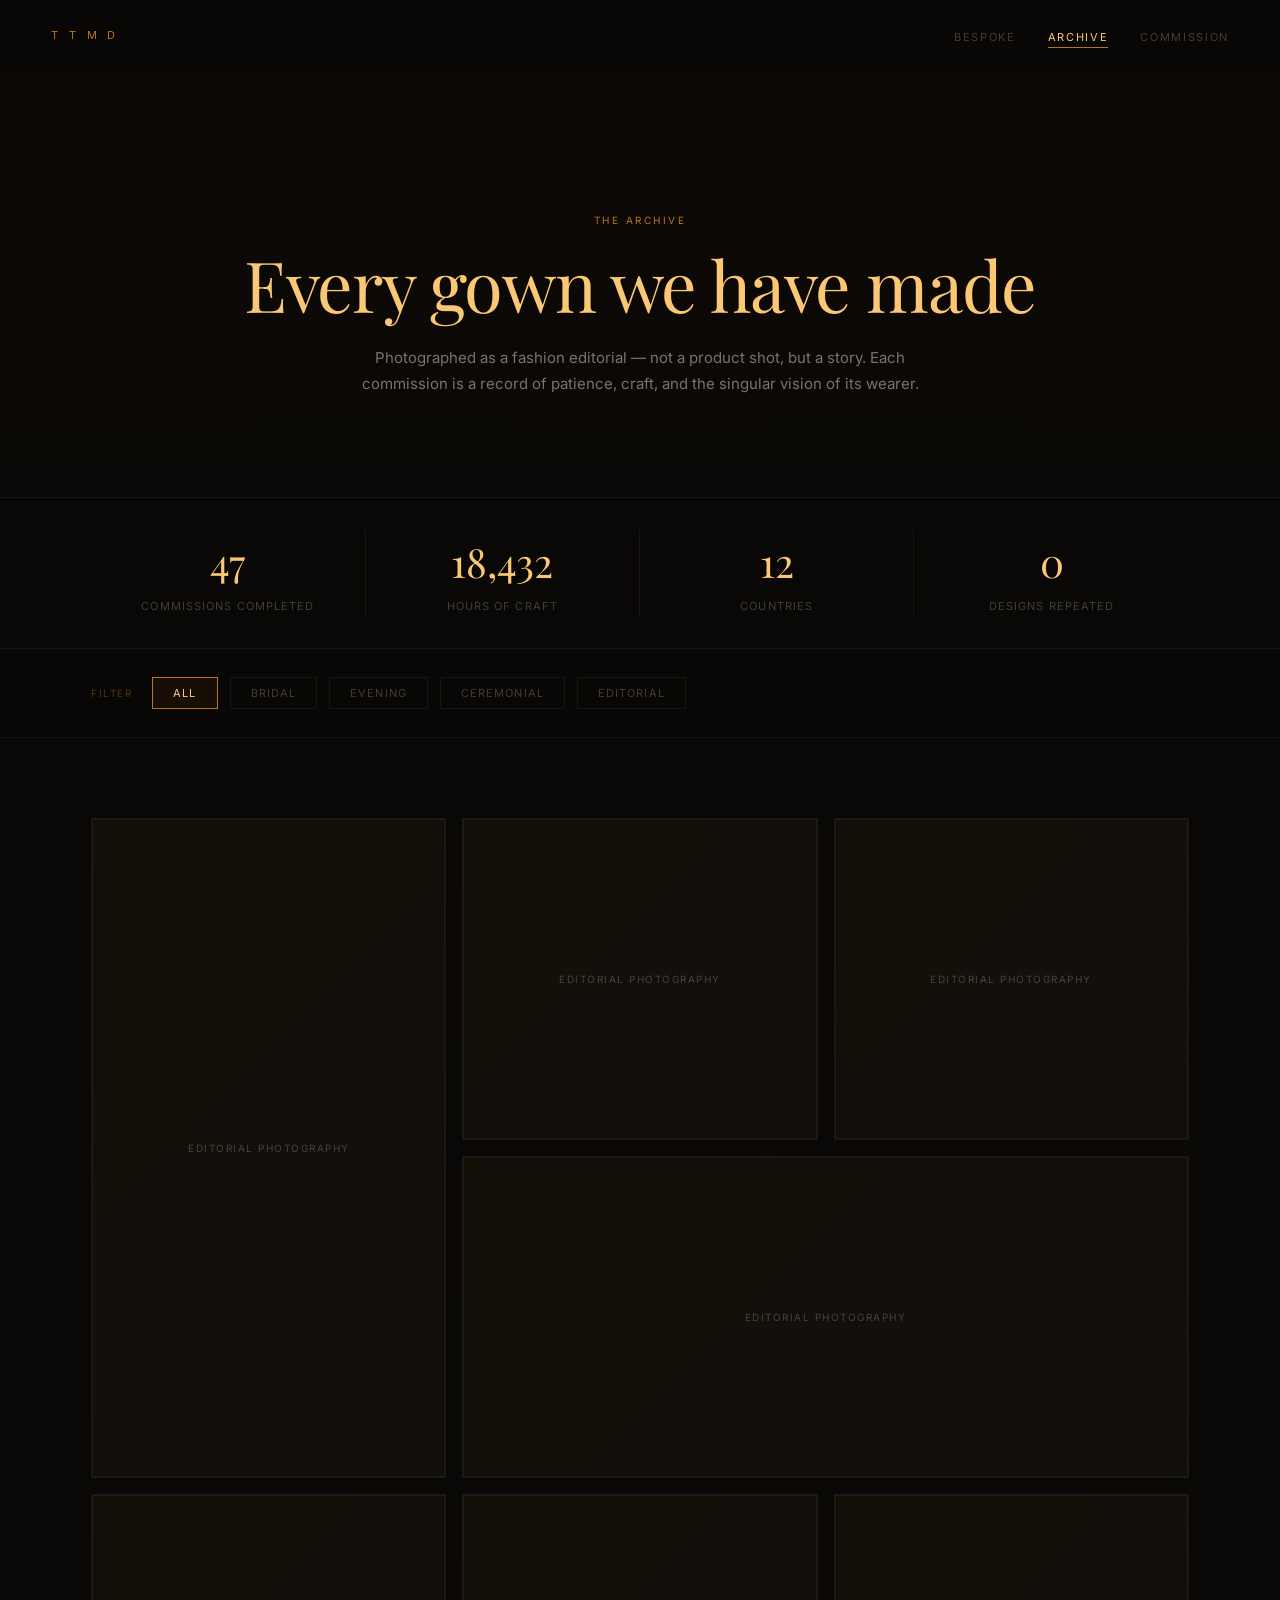
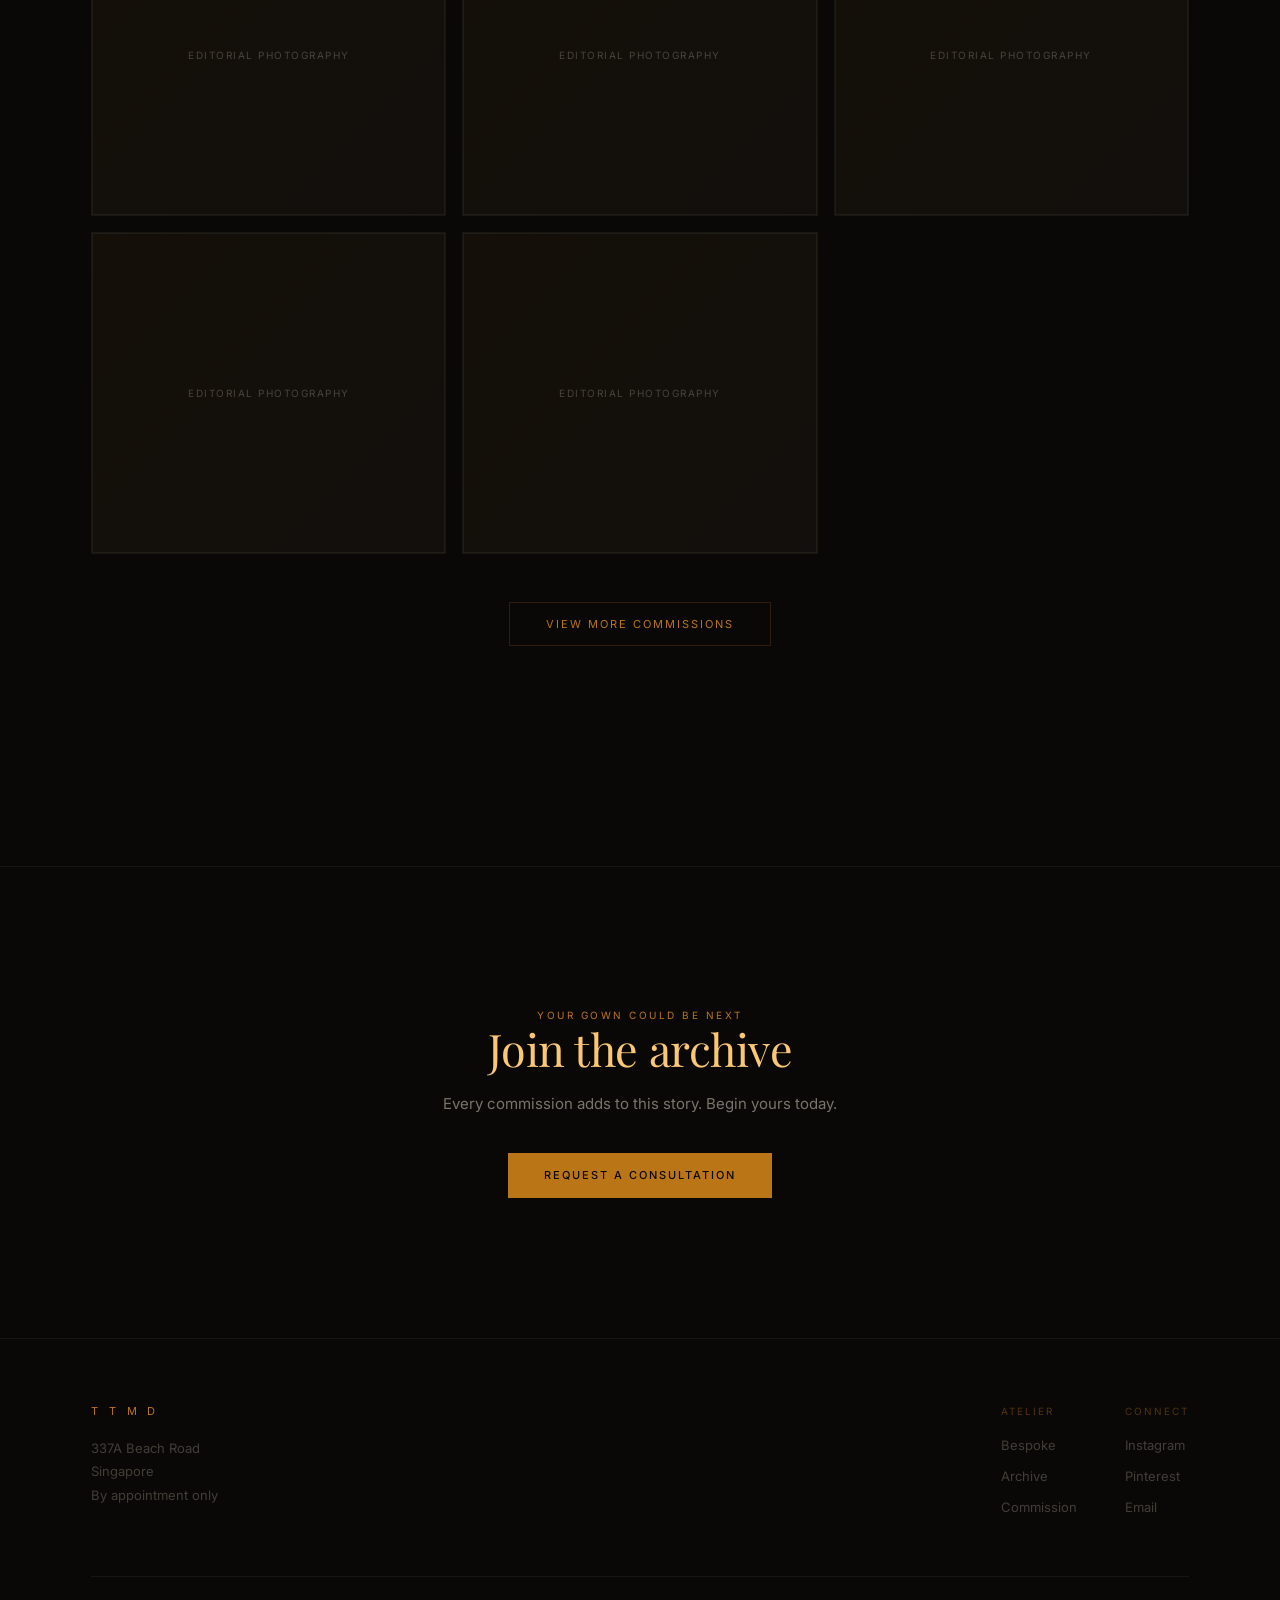
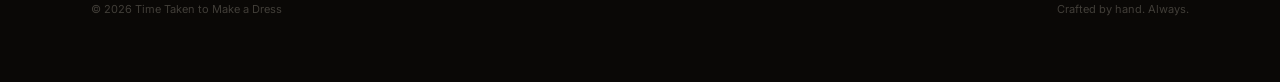
==== archive.html @ d7bdbe3c "Initial commit: existing TTMD static site" ====
<!DOCTYPE html>
<html lang="en">
<head>
  <meta charset="UTF-8">
  <meta name="viewport" content="width=device-width, initial-scale=1.0">
  <title>Archive — Time Taken to Make a Dress</title>
  <meta name="description" content="Every gown we have made, photographed as a fashion editorial. The Archive is our story — and the proof of what patience creates.">
  <link rel="preconnect" href="https://fonts.googleapis.com">
  <link rel="preconnect" href="https://fonts.gstatic.com" crossorigin>
  <link href="https://fonts.googleapis.com/css2?family=Playfair+Display:wght@300;400&family=Inter:wght@300;400;500&display=swap" rel="stylesheet">
  <link rel="stylesheet" href="css/style.css">
  <style>
    /* --- Archive page styles --- */

    .page-hero {
      padding: calc(72px + clamp(80px, 12vw, 140px)) 0 clamp(60px, 8vw, 100px);
      text-align: center;
      position: relative;
      border-bottom: 0.5px solid var(--border);
    }

    .page-hero::before {
      content: '';
      position: absolute;
      inset: 0;
      background: linear-gradient(180deg, #0d0905 0%, var(--bg) 100%);
      z-index: -1;
    }

    .page-hero h1 { margin-top: 16px; }
    .page-hero .body-text { margin: 20px auto 0; text-align: center; }

    /* --- Filters --- */
    .filters {
      padding: 28px 0;
      border-bottom: 0.5px solid var(--border);
      position: sticky;
      top: 72px;
      background: rgba(10,8,6,0.95);
      backdrop-filter: blur(20px);
      -webkit-backdrop-filter: blur(20px);
      z-index: 100;
    }

    .filter-row {
      display: flex;
      align-items: center;
      gap: 12px;
      flex-wrap: wrap;
    }

    .filter-label {
      font-size: 10px;
      letter-spacing: 0.15em;
      text-transform: uppercase;
      color: var(--gold-dim);
      margin-right: 8px;
    }

    .filter-btn {
      padding: 8px 20px;
      font-size: 11px;
      letter-spacing: 0.1em;
      text-transform: uppercase;
      color: var(--text-faint);
      border: 0.5px solid var(--border);
      background: transparent;
      transition: all 0.3s var(--ease);
      cursor: pointer;
    }

    .filter-btn:hover {
      border-color: var(--border-gold);
      color: var(--gold-light);
    }

    .filter-btn.active {
      border-color: var(--gold);
      color: var(--gold-light);
      background: rgba(186,117,23,0.08);
    }

    /* --- Gallery Grid --- */
    .gallery-section {
      padding: clamp(48px, 8vw, 80px) 0;
    }

    .gallery-grid {
      display: grid;
      grid-template-columns: repeat(3, 1fr);
      gap: 16px;
    }

    .gallery-item {
      position: relative;
      overflow: hidden;
      border: 0.5px solid var(--border);
      cursor: pointer;
      transition: border-color 0.4s var(--ease);
    }

    .gallery-item:hover {
      border-color: var(--border-gold);
    }

    .gallery-item:nth-child(1) { grid-row: span 2; }
    .gallery-item:nth-child(4) { grid-column: span 2; }

    .gallery-thumb {
      width: 100%;
      height: 100%;
      min-height: 320px;
    }

    .gallery-item:nth-child(1) .gallery-thumb {
      min-height: 656px;
    }

    .gallery-overlay {
      position: absolute;
      inset: 0;
      background: linear-gradient(0deg, rgba(10,8,6,0.85) 0%, transparent 50%);
      display: flex;
      flex-direction: column;
      justify-content: flex-end;
      padding: 28px;
      opacity: 0;
      transition: opacity 0.4s var(--ease);
    }

    .gallery-item:hover .gallery-overlay {
      opacity: 1;
    }

    .gallery-title {
      font-family: var(--serif);
      font-size: 18px;
      font-weight: 300;
      color: var(--gold-light);
      margin-bottom: 6px;
    }

    .gallery-meta-row {
      display: flex;
      gap: 20px;
      margin-top: 8px;
    }

    .gallery-meta-item {
      font-size: 10px;
      letter-spacing: 0.1em;
      text-transform: uppercase;
    }

    .gallery-meta-label {
      color: var(--gold-dim);
    }

    .gallery-meta-value {
      color: var(--text-dim);
      margin-left: 4px;
    }

    .gallery-occasion {
      font-size: 11px;
      color: var(--text-faint);
    }

    /* --- Load More --- */
    .load-more {
      text-align: center;
      padding: 48px 0 clamp(80px, 12vw, 140px);
    }

    /* --- Stats Bar --- */
    .stats-bar {
      border-bottom: 0.5px solid var(--border);
      padding: 32px 0;
    }

    .stats-row {
      display: grid;
      grid-template-columns: repeat(4, 1fr);
      gap: 0;
    }

    .stat-cell {
      text-align: center;
      padding: 0 16px;
      border-right: 0.5px solid var(--border);
    }

    .stat-cell:last-child { border-right: none; }

    .stat-number {
      font-family: var(--serif);
      font-size: clamp(28px, 4vw, 40px);
      font-weight: 300;
      color: var(--gold-light);
    }

    .stat-label {
      font-size: 11px;
      letter-spacing: 0.1em;
      text-transform: uppercase;
      color: var(--text-faint);
      margin-top: 4px;
    }

    /* --- CTA --- */
    .archive-cta {
      padding: clamp(80px, 12vw, 140px) 0;
      text-align: center;
      border-top: 0.5px solid var(--border);
    }

    .archive-cta h2 { margin-bottom: 16px; }
    .archive-cta .body-text { margin: 0 auto 36px; text-align: center; }

    /* --- Responsive --- */
    @media (max-width: 900px) {
      .gallery-grid { grid-template-columns: 1fr 1fr; }
      .gallery-item:nth-child(1) { grid-row: span 1; }
      .gallery-item:nth-child(1) .gallery-thumb { min-height: 320px; }
      .gallery-item:nth-child(4) { grid-column: span 1; }
      .stats-row { grid-template-columns: 1fr 1fr; gap: 24px; }
      .stat-cell { border-right: none; padding: 12px 0; }
    }

    @media (max-width: 600px) {
      .gallery-grid { grid-template-columns: 1fr; }
      .gallery-overlay { opacity: 1; }
    }
  </style>
</head>
<body>

  <!-- Navigation -->
  <nav class="nav">
    <a href="index.html" class="nav-logo">T T M D</a>
    <ul class="nav-links">
      <li><a href="bespoke.html">Bespoke</a></li>
      <li><a href="archive.html">Archive</a></li>
      <li><a href="commission.html">Commission</a></li>
    </ul>
    <button class="nav-toggle" aria-label="Menu">
      <span></span><span></span><span></span>
    </button>
  </nav>

  <!-- Page Hero -->
  <section class="page-hero">
    <div class="container">
      <div class="eyebrow reveal">The archive</div>
      <h1 class="reveal">Every gown we have made</h1>
      <p class="body-text reveal">Photographed as a fashion editorial — not a product shot, but a story. Each commission is a record of patience, craft, and the singular vision of its wearer.</p>
    </div>
  </section>

  <!-- Stats -->
  <section class="stats-bar">
    <div class="container">
      <div class="stats-row reveal">
        <div class="stat-cell">
          <div class="stat-number">47</div>
          <div class="stat-label">Commissions completed</div>
        </div>
        <div class="stat-cell">
          <div class="stat-number">18,432</div>
          <div class="stat-label">Hours of craft</div>
        </div>
        <div class="stat-cell">
          <div class="stat-number">12</div>
          <div class="stat-label">Countries</div>
        </div>
        <div class="stat-cell">
          <div class="stat-number">0</div>
          <div class="stat-label">Designs repeated</div>
        </div>
      </div>
    </div>
  </section>

  <!-- Filters -->
  <section class="filters">
    <div class="container">
      <div class="filter-row">
        <span class="filter-label">Filter</span>
        <button class="filter-btn active" data-filter="all">All</button>
        <button class="filter-btn" data-filter="bridal">Bridal</button>
        <button class="filter-btn" data-filter="evening">Evening</button>
        <button class="filter-btn" data-filter="ceremonial">Ceremonial</button>
        <button class="filter-btn" data-filter="editorial">Editorial</button>
      </div>
    </div>
  </section>

  <!-- Gallery -->
  <section class="gallery-section">
    <div class="container">
      <div class="gallery-grid">

        <div class="gallery-item reveal" data-category="bridal">
          <div class="gallery-thumb placeholder-img" data-label="Editorial photography"></div>
          <div class="gallery-overlay">
            <div class="gallery-title">The Cathedral Gown</div>
            <div class="gallery-occasion">Bridal · Singapore</div>
            <div class="gallery-meta-row">
              <div class="gallery-meta-item"><span class="gallery-meta-label">Hours</span><span class="gallery-meta-value">762</span></div>
              <div class="gallery-meta-item"><span class="gallery-meta-label">Year</span><span class="gallery-meta-value">2026</span></div>
            </div>
          </div>
        </div>

        <div class="gallery-item reveal reveal-delay-1" data-category="evening">
          <div class="gallery-thumb placeholder-img" data-label="Editorial photography"></div>
          <div class="gallery-overlay">
            <div class="gallery-title">Midnight Silk Column</div>
            <div class="gallery-occasion">Evening · Hong Kong</div>
            <div class="gallery-meta-row">
              <div class="gallery-meta-item"><span class="gallery-meta-label">Hours</span><span class="gallery-meta-value">340</span></div>
              <div class="gallery-meta-item"><span class="gallery-meta-label">Year</span><span class="gallery-meta-value">2025</span></div>
            </div>
          </div>
        </div>

        <div class="gallery-item reveal reveal-delay-2" data-category="bridal">
          <div class="gallery-thumb placeholder-img" data-label="Editorial photography"></div>
          <div class="gallery-overlay">
            <div class="gallery-title">The Garden Veil</div>
            <div class="gallery-occasion">Bridal · Bali</div>
            <div class="gallery-meta-row">
              <div class="gallery-meta-item"><span class="gallery-meta-label">Hours</span><span class="gallery-meta-value">520</span></div>
              <div class="gallery-meta-item"><span class="gallery-meta-label">Year</span><span class="gallery-meta-value">2025</span></div>
            </div>
          </div>
        </div>

        <div class="gallery-item reveal" data-category="ceremonial">
          <div class="gallery-thumb placeholder-img" data-label="Editorial photography"></div>
          <div class="gallery-overlay">
            <div class="gallery-title">Pearl Cascade</div>
            <div class="gallery-occasion">Ceremonial · Kuala Lumpur</div>
            <div class="gallery-meta-row">
              <div class="gallery-meta-item"><span class="gallery-meta-label">Hours</span><span class="gallery-meta-value">680</span></div>
              <div class="gallery-meta-item"><span class="gallery-meta-label">Year</span><span class="gallery-meta-value">2025</span></div>
            </div>
          </div>
        </div>

        <div class="gallery-item reveal reveal-delay-1" data-category="editorial">
          <div class="gallery-thumb placeholder-img" data-label="Editorial photography"></div>
          <div class="gallery-overlay">
            <div class="gallery-title">The Origami Bodice</div>
            <div class="gallery-occasion">Editorial · Vogue Singapore</div>
            <div class="gallery-meta-row">
              <div class="gallery-meta-item"><span class="gallery-meta-label">Hours</span><span class="gallery-meta-value">410</span></div>
              <div class="gallery-meta-item"><span class="gallery-meta-label">Year</span><span class="gallery-meta-value">2024</span></div>
            </div>
          </div>
        </div>

        <div class="gallery-item reveal reveal-delay-2" data-category="bridal">
          <div class="gallery-thumb placeholder-img" data-label="Editorial photography"></div>
          <div class="gallery-overlay">
            <div class="gallery-title">Chantilly Dream</div>
            <div class="gallery-occasion">Bridal · Singapore</div>
            <div class="gallery-meta-row">
              <div class="gallery-meta-item"><span class="gallery-meta-label">Hours</span><span class="gallery-meta-value">590</span></div>
              <div class="gallery-meta-item"><span class="gallery-meta-label">Year</span><span class="gallery-meta-value">2024</span></div>
            </div>
          </div>
        </div>

        <div class="gallery-item reveal" data-category="evening">
          <div class="gallery-thumb placeholder-img" data-label="Editorial photography"></div>
          <div class="gallery-overlay">
            <div class="gallery-title">The Gilded Sheath</div>
            <div class="gallery-occasion">Evening · Dubai</div>
            <div class="gallery-meta-row">
              <div class="gallery-meta-item"><span class="gallery-meta-label">Hours</span><span class="gallery-meta-value">450</span></div>
              <div class="gallery-meta-item"><span class="gallery-meta-label">Year</span><span class="gallery-meta-value">2024</span></div>
            </div>
          </div>
        </div>

        <div class="gallery-item reveal reveal-delay-1" data-category="ceremonial">
          <div class="gallery-thumb placeholder-img" data-label="Editorial photography"></div>
          <div class="gallery-overlay">
            <div class="gallery-title">Silk Orchid</div>
            <div class="gallery-occasion">Ceremonial · Jakarta</div>
            <div class="gallery-meta-row">
              <div class="gallery-meta-item"><span class="gallery-meta-label">Hours</span><span class="gallery-meta-value">380</span></div>
              <div class="gallery-meta-item"><span class="gallery-meta-label">Year</span><span class="gallery-meta-value">2023</span></div>
            </div>
          </div>
        </div>

        <div class="gallery-item reveal reveal-delay-2" data-category="bridal">
          <div class="gallery-thumb placeholder-img" data-label="Editorial photography"></div>
          <div class="gallery-overlay">
            <div class="gallery-title">The Ivory Empress</div>
            <div class="gallery-occasion">Bridal · Singapore</div>
            <div class="gallery-meta-row">
              <div class="gallery-meta-item"><span class="gallery-meta-label">Hours</span><span class="gallery-meta-value">820</span></div>
              <div class="gallery-meta-item"><span class="gallery-meta-label">Year</span><span class="gallery-meta-value">2023</span></div>
            </div>
          </div>
        </div>

      </div>

      <div class="load-more reveal">
        <button class="btn-outline">View more commissions</button>
      </div>
    </div>
  </section>

  <!-- CTA -->
  <section class="archive-cta">
    <div class="container">
      <div class="eyebrow reveal">Your gown could be next</div>
      <h2 class="reveal">Join the archive</h2>
      <p class="body-text reveal">Every commission adds to this story. Begin yours today.</p>
      <div class="reveal">
        <a href="commission.html" class="btn-primary">Request a consultation</a>
      </div>
    </div>
  </section>

  <!-- Footer -->
  <footer class="site-footer">
    <div class="container">
      <div class="footer-inner">
        <div class="footer-brand">
          <div class="nav-logo">T T M D</div>
          <div class="footer-address">337A Beach Road<br>Singapore<br>By appointment only</div>
        </div>
        <div class="footer-nav">
          <div class="footer-col">
            <div class="footer-col-title">Atelier</div>
            <a href="bespoke.html">Bespoke</a>
            <a href="archive.html">Archive</a>
            <a href="commission.html">Commission</a>
          </div>
          <div class="footer-col">
            <div class="footer-col-title">Connect</div>
            <a href="#">Instagram</a>
            <a href="#">Pinterest</a>
            <a href="#">Email</a>
          </div>
        </div>
      </div>
      <div class="footer-bottom">
        <span>&copy; 2026 Time Taken to Make a Dress</span>
        <span>Crafted by hand. Always.</span>
      </div>
    </div>
  </footer>

  <script src="js/main.js"></script>
  <script>
    /* --- Archive filter logic --- */
    document.addEventListener('DOMContentLoaded', () => {
      const filterBtns = document.querySelectorAll('.filter-btn');
      const items = document.querySelectorAll('.gallery-item');

      filterBtns.forEach(btn => {
        btn.addEventListener('click', () => {
          filterBtns.forEach(b => b.classList.remove('active'));
          btn.classList.add('active');

          const filter = btn.dataset.filter;

          items.forEach(item => {
            if (filter === 'all' || item.dataset.category === filter) {
              item.style.display = '';
              item.style.opacity = '0';
              requestAnimationFrame(() => {
                item.style.transition = 'opacity 0.4s ease';
                item.style.opacity = '1';
              });
            } else {
              item.style.opacity = '0';
              setTimeout(() => { item.style.display = 'none'; }, 400);
            }
          });
        });
      });
    });
  </script>
</body>
</html>
---- css/style.css ----
/* ============================================================
   TTMD — Time Taken to Make a Dress
   Global Stylesheet
   ============================================================ */

/* --- Reset & Base --- */
*, *::before, *::after { box-sizing: border-box; margin: 0; padding: 0; }

:root {
  --bg:        #0a0806;
  --bg-card:   rgba(232,224,208,0.025);
  --gold:      #BA7517;
  --gold-light:#FAC775;
  --gold-dim:  rgba(186,117,23,0.4);
  --text:      #e8e0d0;
  --text-dim:  rgba(232,224,208,0.5);
  --text-faint:rgba(232,224,208,0.25);
  --border:    rgba(232,224,208,0.06);
  --border-gold:rgba(186,117,23,0.2);
  --serif:     'Playfair Display', 'Georgia', serif;
  --sans:      'Inter', -apple-system, 'Helvetica Neue', sans-serif;
  --ease:      cubic-bezier(0.25, 0.46, 0.45, 0.94);
}

html {
  font-size: 16px;
  scroll-behavior: smooth;
  -webkit-font-smoothing: antialiased;
  -moz-osx-font-smoothing: grayscale;
}

body {
  font-family: var(--sans);
  background: var(--bg);
  color: var(--text);
  line-height: 1.6;
  overflow-x: hidden;
}

a { color: inherit; text-decoration: none; }
img { max-width: 100%; display: block; }
button { font-family: inherit; cursor: pointer; border: none; background: none; }

/* --- Typography --- */
.eyebrow {
  font-family: var(--sans);
  font-size: 10px;
  letter-spacing: 0.25em;
  text-transform: uppercase;
  color: var(--gold);
  font-weight: 400;
}

h1, h2, h3 {
  font-family: var(--serif);
  font-weight: 300;
  color: var(--gold-light);
  line-height: 1.15;
}

h1 { font-size: clamp(36px, 5.5vw, 72px); letter-spacing: -0.02em; }
h2 { font-size: clamp(28px, 3.5vw, 48px); letter-spacing: -0.01em; }
h3 { font-size: clamp(20px, 2vw, 28px); }

.body-text {
  font-size: 15px;
  color: var(--text-dim);
  line-height: 1.75;
  max-width: 600px;
}

/* --- Layout --- */
.container {
  max-width: 1200px;
  margin: 0 auto;
  padding: 0 clamp(24px, 4vw, 64px);
}

.section {
  padding: clamp(64px, 10vw, 140px) 0;
  border-bottom: 0.5px solid var(--border);
}

/* --- Navigation --- */
.nav {
  position: fixed;
  top: 0;
  left: 0;
  right: 0;
  z-index: 1000;
  padding: 0 clamp(24px, 4vw, 64px);
  display: flex;
  align-items: center;
  justify-content: space-between;
  height: 72px;
  background: rgba(10,8,6,0.85);
  backdrop-filter: blur(20px);
  -webkit-backdrop-filter: blur(20px);
  border-bottom: 0.5px solid transparent;
  transition: border-color 0.4s var(--ease), background 0.4s var(--ease);
}

.nav.scrolled {
  border-bottom-color: var(--border);
  background: rgba(10,8,6,0.95);
}

.nav-logo {
  font-family: var(--sans);
  font-size: 11px;
  letter-spacing: 0.35em;
  text-transform: uppercase;
  color: var(--gold);
  font-weight: 400;
}

.nav-links {
  display: flex;
  gap: 32px;
  list-style: none;
}

.nav-links a {
  font-size: 11px;
  letter-spacing: 0.15em;
  text-transform: uppercase;
  color: var(--text-faint);
  transition: color 0.3s var(--ease);
  position: relative;
}

.nav-links a::after {
  content: '';
  position: absolute;
  bottom: -4px;
  left: 0;
  width: 0;
  height: 0.5px;
  background: var(--gold);
  transition: width 0.3s var(--ease);
}

.nav-links a:hover,
.nav-links a.active {
  color: var(--gold-light);
}

.nav-links a:hover::after,
.nav-links a.active::after {
  width: 100%;
}

/* Mobile nav toggle */
.nav-toggle {
  display: none;
  flex-direction: column;
  gap: 5px;
  padding: 8px;
}

.nav-toggle span {
  display: block;
  width: 22px;
  height: 1px;
  background: var(--gold);
  transition: transform 0.3s var(--ease), opacity 0.3s var(--ease);
}

/* --- Buttons --- */
.btn-primary {
  display: inline-block;
  padding: 14px 36px;
  background: var(--gold);
  color: #0a0806;
  font-size: 11px;
  font-weight: 500;
  letter-spacing: 0.18em;
  text-transform: uppercase;
  border-radius: 0;
  transition: background 0.3s var(--ease), transform 0.2s var(--ease);
}

.btn-primary:hover {
  background: var(--gold-light);
  transform: translateY(-1px);
}

.btn-outline {
  display: inline-block;
  padding: 14px 36px;
  border: 0.5px solid var(--border-gold);
  color: var(--gold);
  font-size: 11px;
  font-weight: 400;
  letter-spacing: 0.18em;
  text-transform: uppercase;
  transition: border-color 0.3s var(--ease), color 0.3s var(--ease), background 0.3s var(--ease);
}

.btn-outline:hover {
  border-color: var(--gold);
  background: rgba(186,117,23,0.08);
  color: var(--gold-light);
}

/* --- Scroll Reveal Animations --- */
.reveal {
  opacity: 0;
  transform: translateY(30px);
  transition: opacity 0.8s var(--ease), transform 0.8s var(--ease);
}

.reveal.visible {
  opacity: 1;
  transform: translateY(0);
}

.reveal-delay-1 { transition-delay: 0.1s; }
.reveal-delay-2 { transition-delay: 0.2s; }
.reveal-delay-3 { transition-delay: 0.3s; }
.reveal-delay-4 { transition-delay: 0.4s; }

/* --- Footer --- */
.site-footer {
  padding: 64px 0;
  border-top: 0.5px solid var(--border);
}

.footer-inner {
  display: flex;
  justify-content: space-between;
  align-items: flex-start;
  gap: 48px;
}

.footer-brand .nav-logo {
  margin-bottom: 16px;
}

.footer-address {
  font-size: 13px;
  color: var(--text-faint);
  line-height: 1.8;
  margin-top: 12px;
}

.footer-nav {
  display: flex;
  gap: 48px;
}

.footer-col-title {
  font-size: 10px;
  letter-spacing: 0.2em;
  text-transform: uppercase;
  color: var(--gold-dim);
  margin-bottom: 16px;
}

.footer-col a {
  display: block;
  font-size: 13px;
  color: var(--text-faint);
  margin-bottom: 10px;
  transition: color 0.3s var(--ease);
}

.footer-col a:hover { color: var(--gold-light); }

.footer-bottom {
  margin-top: 48px;
  padding-top: 24px;
  border-top: 0.5px solid var(--border);
  display: flex;
  justify-content: space-between;
  font-size: 11px;
  color: var(--text-faint);
}

/* --- Placeholder image blocks --- */
.placeholder-img {
  background: linear-gradient(135deg, rgba(186,117,23,0.06) 0%, rgba(232,224,208,0.03) 100%);
  border: 0.5px solid var(--border);
  display: flex;
  align-items: center;
  justify-content: center;
  overflow: hidden;
  position: relative;
}

.placeholder-img::after {
  content: attr(data-label);
  font-size: 10px;
  letter-spacing: 0.15em;
  text-transform: uppercase;
  color: var(--text-faint);
}

/* --- Responsive --- */
@media (max-width: 768px) {
  .nav-links { display: none; }
  .nav-links.open {
    display: flex;
    flex-direction: column;
    position: fixed;
    inset: 72px 0 0 0;
    background: rgba(10,8,6,0.98);
    padding: 48px 32px;
    gap: 24px;
    z-index: 999;
  }
  .nav-toggle { display: flex; }

  .footer-inner { flex-direction: column; }
  .footer-nav { flex-direction: column; gap: 32px; }
  .footer-bottom { flex-direction: column; gap: 8px; }
}
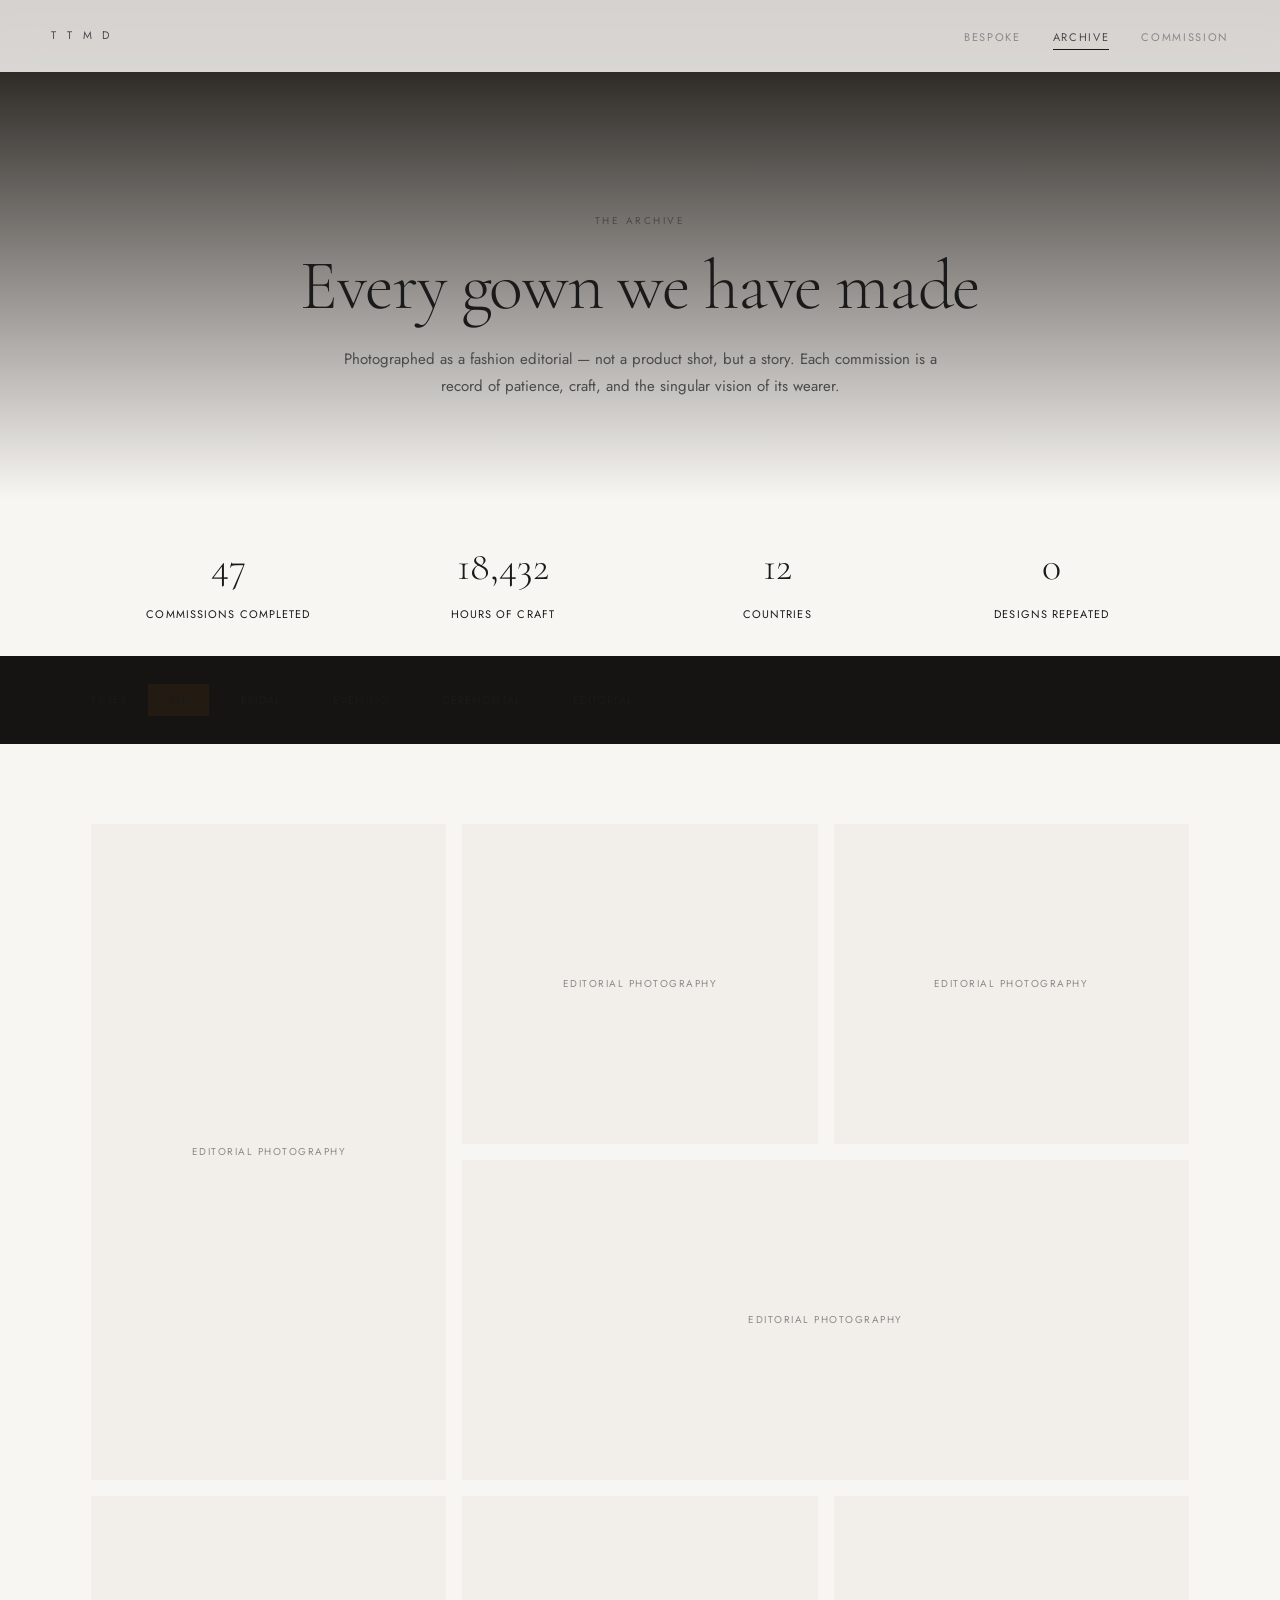
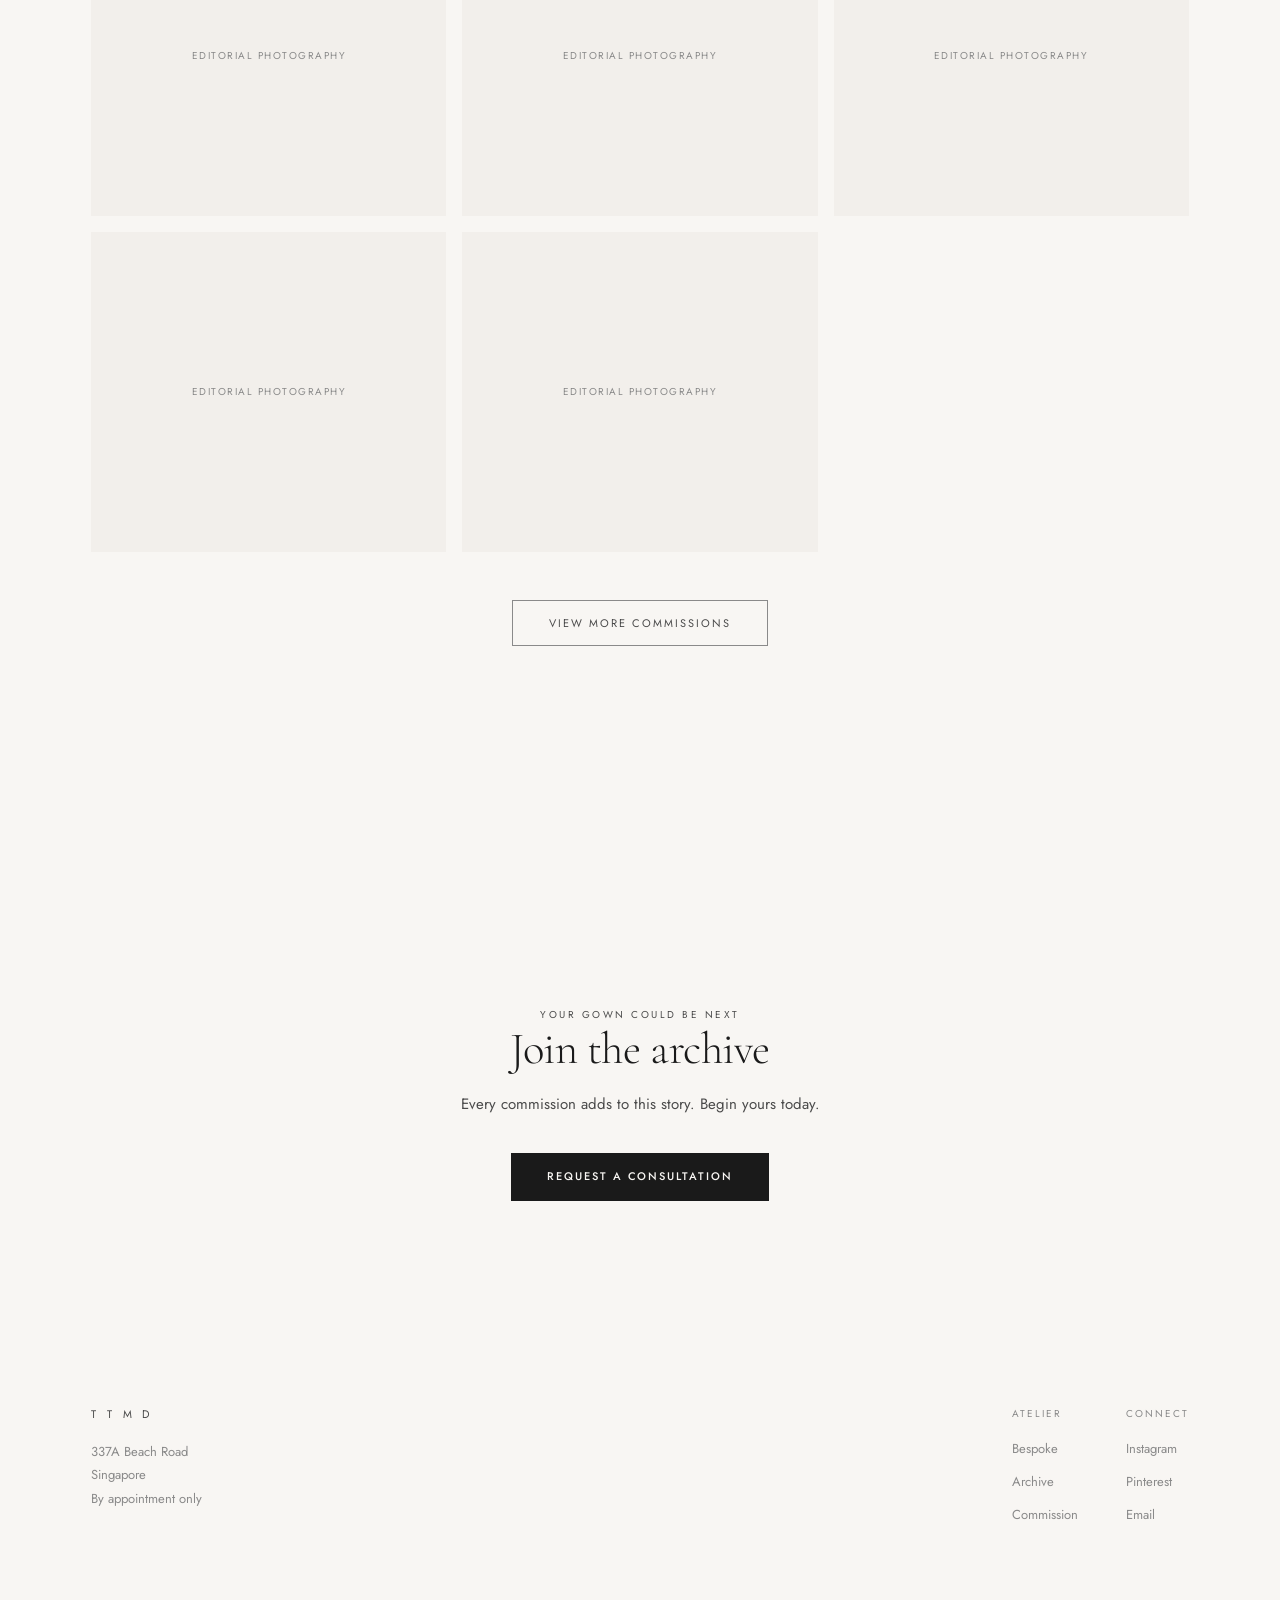
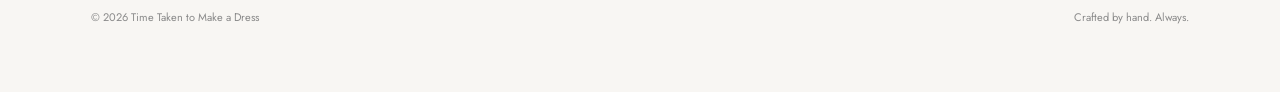
==== commit a0a5b86c: "feat(01-01): update HTML head blocks for Cormorant Garamond + Jost fonts and token import - Replace " ====
--- a/archive.html
+++ b/archive.html
@@ -7,7 +7,8 @@
   <meta name="description" content="Every gown we have made, photographed as a fashion editorial. The Archive is our story — and the proof of what patience creates.">
   <link rel="preconnect" href="https://fonts.googleapis.com">
   <link rel="preconnect" href="https://fonts.gstatic.com" crossorigin>
-  <link href="https://fonts.googleapis.com/css2?family=Playfair+Display:wght@300;400&family=Inter:wght@300;400;500&display=swap" rel="stylesheet">
+  <link href="https://fonts.googleapis.com/css2?family=Cormorant+Garamond:wght@300;400;500;600&family=Jost:wght@300;400;500&display=swap" rel="stylesheet">
+  <link rel="stylesheet" href="css/tokens.css">
   <link rel="stylesheet" href="css/style.css">
   <style>
     /* --- Archive page styles --- */
--- a/css/tokens.css
+++ b/css/tokens.css
@@ -0,0 +1,34 @@
+/* ============================================================
+   TTMD — Time Taken to Make a Dress
+   Design Tokens — import before all other stylesheets
+   ============================================================ */
+
+:root {
+  /* Color */
+  --bg:              #F8F6F3;
+  --bg-surface:      #F2EFEB;
+  --text:            #1A1A1A;
+  --text-secondary:  #4A4A4A;
+  --text-tertiary:   #8A8A8A;
+
+  /* Typography */
+  --serif:  'Cormorant Garamond', 'Georgia', serif;
+  --sans:   'Jost', -apple-system, 'Helvetica Neue', sans-serif;
+
+  /* Spacing */
+  --space-xs:  4px;
+  --space-sm:  8px;
+  --space-md:  16px;
+  --space-lg:  24px;
+  --space-xl:  32px;
+  --space-2xl: 48px;
+  --space-3xl: 64px;
+  --space-4xl: 140px;
+
+  /* Easing & Transition */
+  --ease:       cubic-bezier(0.25, 0.46, 0.45, 0.94);
+  --transition: 500ms var(--ease);
+
+  /* Placeholder */
+  --placeholder-opacity: 0.30;
+}
--- a/css/style.css
+++ b/css/style.css
@@ -5,22 +5,6 @@
 
 /* --- Reset & Base --- */
 *, *::before, *::after { box-sizing: border-box; margin: 0; padding: 0; }
-
-:root {
-  --bg:        #0a0806;
-  --bg-card:   rgba(232,224,208,0.025);
-  --gold:      #BA7517;
-  --gold-light:#FAC775;
-  --gold-dim:  rgba(186,117,23,0.4);
-  --text:      #e8e0d0;
-  --text-dim:  rgba(232,224,208,0.5);
-  --text-faint:rgba(232,224,208,0.25);
-  --border:    rgba(232,224,208,0.06);
-  --border-gold:rgba(186,117,23,0.2);
-  --serif:     'Playfair Display', 'Georgia', serif;
-  --sans:      'Inter', -apple-system, 'Helvetica Neue', sans-serif;
-  --ease:      cubic-bezier(0.25, 0.46, 0.45, 0.94);
-}
 
 html {
   font-size: 16px;
@@ -33,7 +17,7 @@
   font-family: var(--sans);
   background: var(--bg);
   color: var(--text);
-  line-height: 1.6;
+  line-height: 1.75;
   overflow-x: hidden;
 }
 
@@ -47,14 +31,14 @@
   font-size: 10px;
   letter-spacing: 0.25em;
   text-transform: uppercase;
-  color: var(--gold);
+  color: var(--text-secondary);
   font-weight: 400;
 }
 
 h1, h2, h3 {
   font-family: var(--serif);
   font-weight: 300;
-  color: var(--gold-light);
+  color: var(--text);
   line-height: 1.15;
 }
 
@@ -64,7 +48,7 @@
 
 .body-text {
   font-size: 15px;
-  color: var(--text-dim);
+  color: var(--text-secondary);
   line-height: 1.75;
   max-width: 600px;
 }
@@ -78,7 +62,6 @@
 
 .section {
   padding: clamp(64px, 10vw, 140px) 0;
-  border-bottom: 0.5px solid var(--border);
 }
 
 /* --- Navigation --- */
@@ -93,16 +76,14 @@
   align-items: center;
   justify-content: space-between;
   height: 72px;
-  background: rgba(10,8,6,0.85);
+  background: rgba(248,246,243,0.85);
   backdrop-filter: blur(20px);
   -webkit-backdrop-filter: blur(20px);
-  border-bottom: 0.5px solid transparent;
-  transition: border-color 0.4s var(--ease), background 0.4s var(--ease);
+  transition: background 500ms var(--ease);
 }
 
 .nav.scrolled {
-  border-bottom-color: var(--border);
-  background: rgba(10,8,6,0.95);
+  background: rgba(248,246,243,0.95);
 }
 
 .nav-logo {
@@ -110,7 +91,7 @@
   font-size: 11px;
   letter-spacing: 0.35em;
   text-transform: uppercase;
-  color: var(--gold);
+  color: var(--text-secondary);
   font-weight: 400;
 }
 
@@ -124,8 +105,8 @@
   font-size: 11px;
   letter-spacing: 0.15em;
   text-transform: uppercase;
-  color: var(--text-faint);
-  transition: color 0.3s var(--ease);
+  color: var(--text-tertiary);
+  transition: color 500ms var(--ease);
   position: relative;
 }
 
@@ -136,13 +117,13 @@
   left: 0;
   width: 0;
   height: 0.5px;
-  background: var(--gold);
-  transition: width 0.3s var(--ease);
+  background: var(--text);
+  transition: width 500ms var(--ease);
 }
 
 .nav-links a:hover,
 .nav-links a.active {
-  color: var(--gold-light);
+  color: var(--text-secondary);
 }
 
 .nav-links a:hover::after,
@@ -162,52 +143,51 @@
   display: block;
   width: 22px;
   height: 1px;
-  background: var(--gold);
-  transition: transform 0.3s var(--ease), opacity 0.3s var(--ease);
+  background: var(--text-secondary);
+  transition: transform 500ms var(--ease), opacity 500ms var(--ease);
 }
 
 /* --- Buttons --- */
 .btn-primary {
   display: inline-block;
   padding: 14px 36px;
-  background: var(--gold);
-  color: #0a0806;
+  background: var(--text);
+  color: var(--bg);
   font-size: 11px;
   font-weight: 500;
   letter-spacing: 0.18em;
   text-transform: uppercase;
   border-radius: 0;
-  transition: background 0.3s var(--ease), transform 0.2s var(--ease);
+  transition: background 500ms var(--ease), transform 500ms var(--ease);
 }
 
 .btn-primary:hover {
-  background: var(--gold-light);
+  background: #0D0D0D;
   transform: translateY(-1px);
 }
 
 .btn-outline {
   display: inline-block;
   padding: 14px 36px;
-  border: 0.5px solid var(--border-gold);
-  color: var(--gold);
+  border: 0.5px solid var(--text-tertiary);
+  color: var(--text-secondary);
   font-size: 11px;
   font-weight: 400;
   letter-spacing: 0.18em;
   text-transform: uppercase;
-  transition: border-color 0.3s var(--ease), color 0.3s var(--ease), background 0.3s var(--ease);
+  transition: color 500ms var(--ease), background 500ms var(--ease);
 }
 
 .btn-outline:hover {
-  border-color: var(--gold);
-  background: rgba(186,117,23,0.08);
-  color: var(--gold-light);
+  color: var(--text);
+  background: var(--bg-surface);
 }
 
 /* --- Scroll Reveal Animations --- */
 .reveal {
   opacity: 0;
   transform: translateY(30px);
-  transition: opacity 0.8s var(--ease), transform 0.8s var(--ease);
+  transition: opacity 800ms var(--ease), transform 800ms var(--ease);
 }
 
 .reveal.visible {
@@ -223,7 +203,6 @@
 /* --- Footer --- */
 .site-footer {
   padding: 64px 0;
-  border-top: 0.5px solid var(--border);
 }
 
 .footer-inner {
@@ -239,7 +218,7 @@
 
 .footer-address {
   font-size: 13px;
-  color: var(--text-faint);
+  color: var(--text-tertiary);
   line-height: 1.8;
   margin-top: 12px;
 }
@@ -253,34 +232,32 @@
   font-size: 10px;
   letter-spacing: 0.2em;
   text-transform: uppercase;
-  color: var(--gold-dim);
+  color: var(--text-tertiary);
   margin-bottom: 16px;
 }
 
 .footer-col a {
   display: block;
   font-size: 13px;
-  color: var(--text-faint);
+  color: var(--text-tertiary);
   margin-bottom: 10px;
-  transition: color 0.3s var(--ease);
-}
-
-.footer-col a:hover { color: var(--gold-light); }
+  transition: color 500ms var(--ease);
+}
+
+.footer-col a:hover { color: var(--text); }
 
 .footer-bottom {
   margin-top: 48px;
   padding-top: 24px;
-  border-top: 0.5px solid var(--border);
   display: flex;
   justify-content: space-between;
   font-size: 11px;
-  color: var(--text-faint);
+  color: var(--text-tertiary);
 }
 
 /* --- Placeholder image blocks --- */
 .placeholder-img {
-  background: linear-gradient(135deg, rgba(186,117,23,0.06) 0%, rgba(232,224,208,0.03) 100%);
-  border: 0.5px solid var(--border);
+  background: var(--bg-surface);
   display: flex;
   align-items: center;
   justify-content: center;
@@ -293,7 +270,7 @@
   font-size: 10px;
   letter-spacing: 0.15em;
   text-transform: uppercase;
-  color: var(--text-faint);
+  color: var(--text-tertiary);
 }
 
 /* --- Responsive --- */
@@ -304,7 +281,7 @@
     flex-direction: column;
     position: fixed;
     inset: 72px 0 0 0;
-    background: rgba(10,8,6,0.98);
+    background: rgba(248,246,243,0.98);
     padding: 48px 32px;
     gap: 24px;
     z-index: 999;
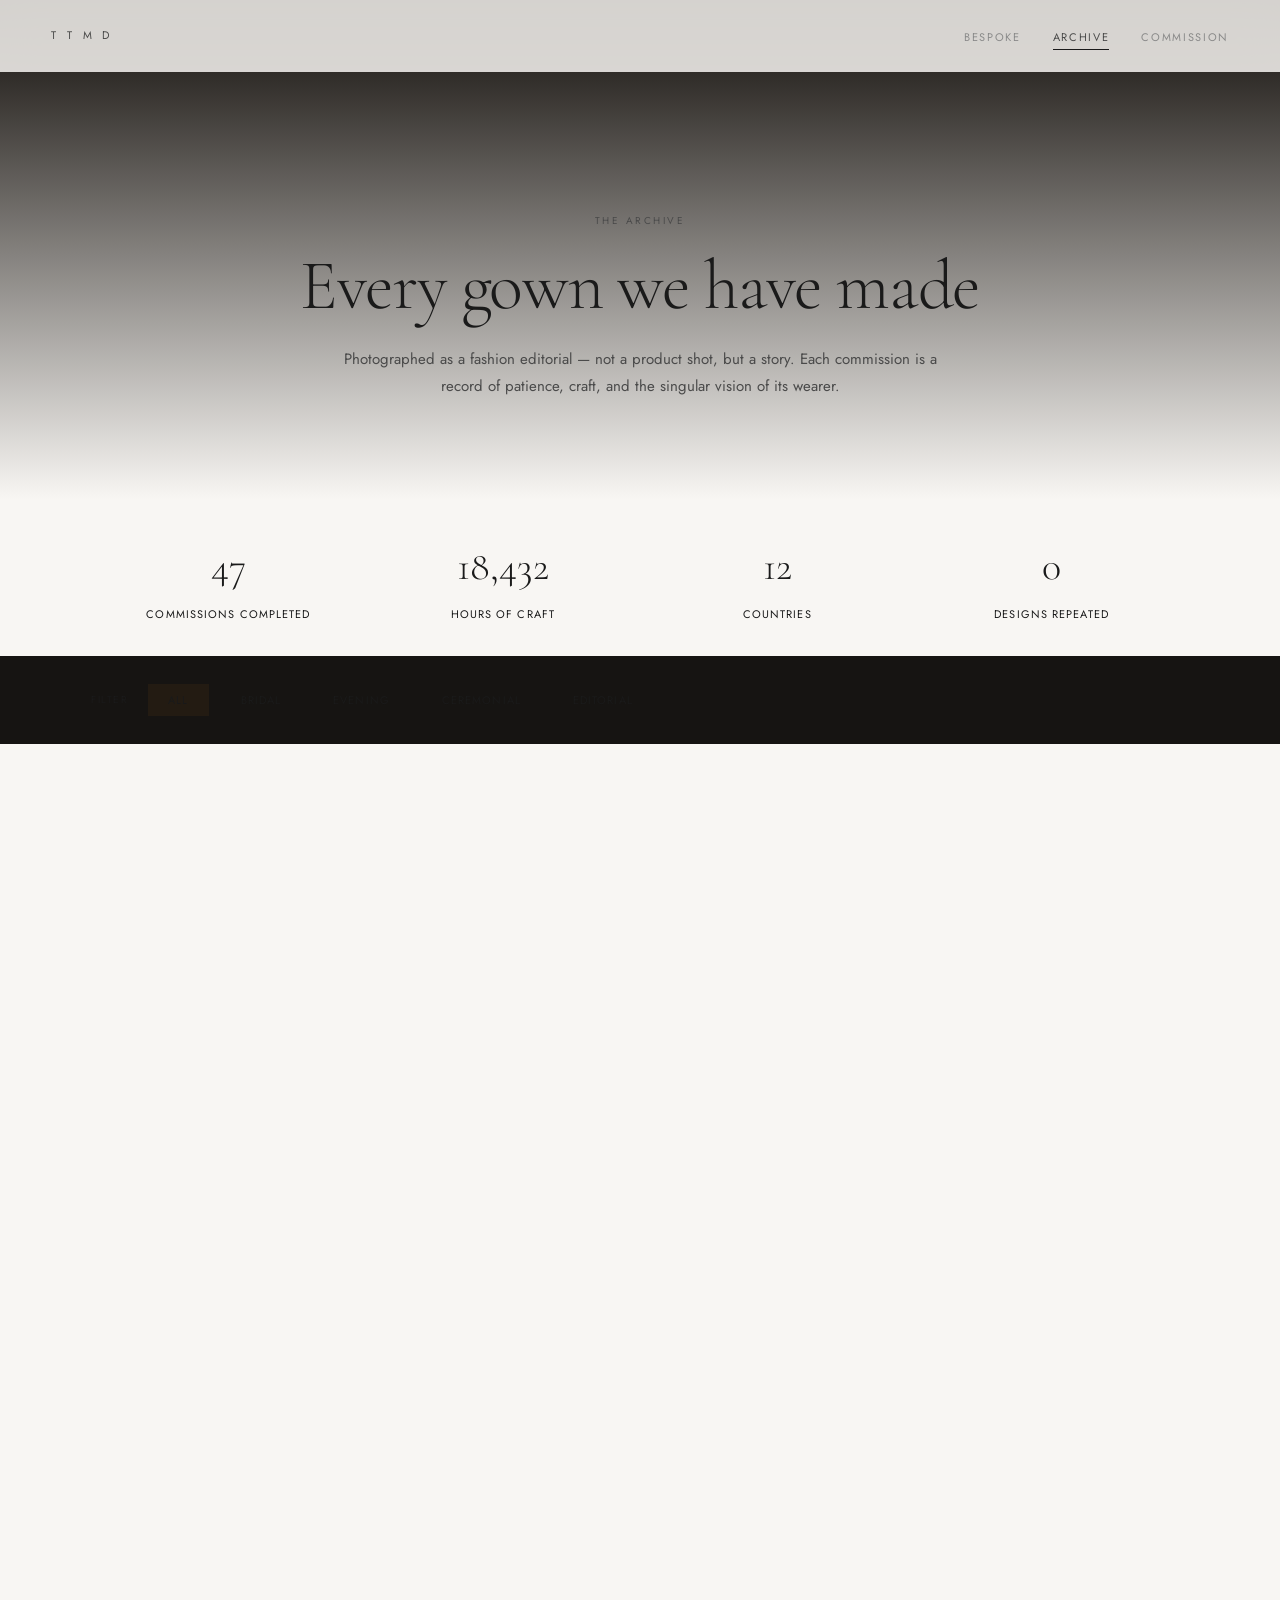
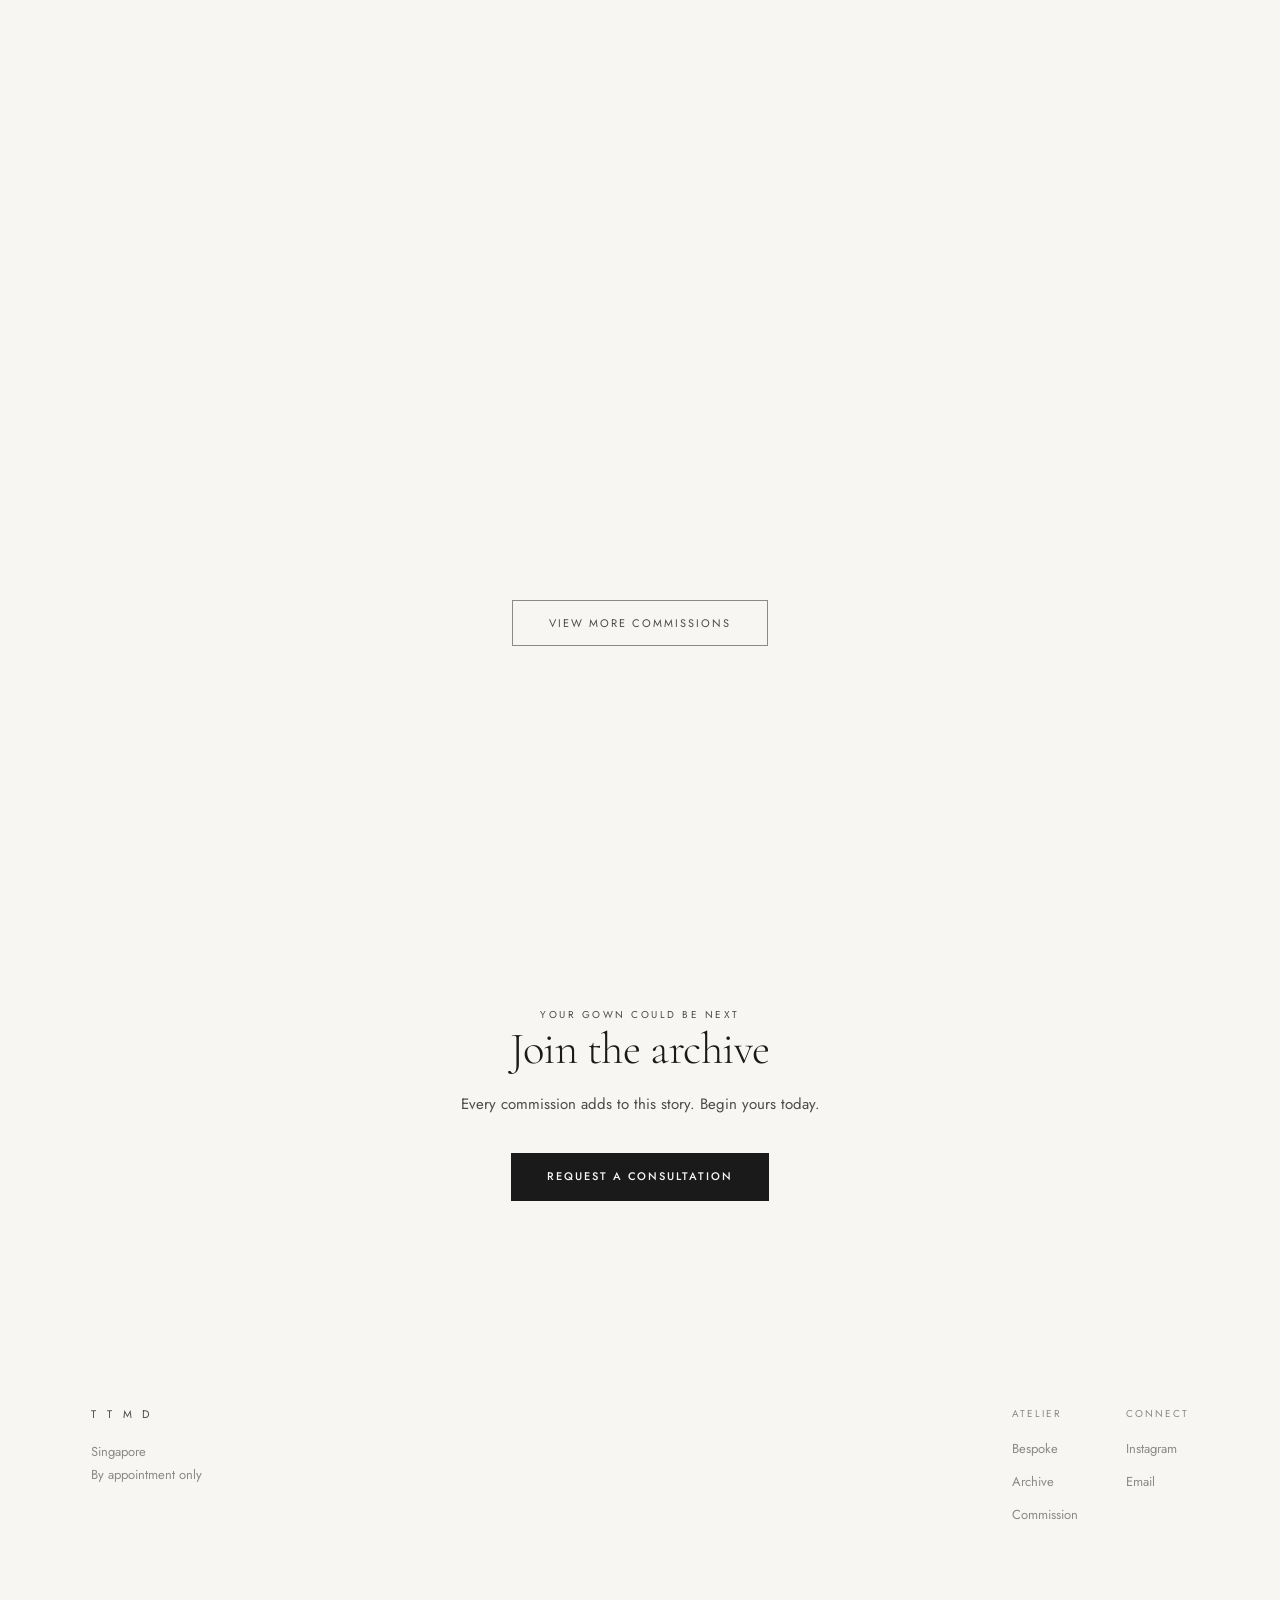
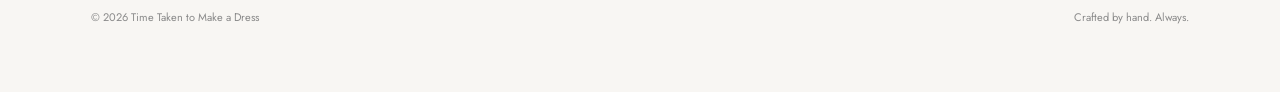
==== commit 7bbcdfe2: "feat: update craftsmanship clock (12hrs/day, 6 days/week since 2010), process hours x4, hero image, " ====
--- a/archive.html
+++ b/archive.html
@@ -435,7 +435,10 @@
       <div class="footer-inner">
         <div class="footer-brand">
           <div class="nav-logo">T T M D</div>
-          <div class="footer-address">337A Beach Road<br>Singapore<br>By appointment only</div>
+          <div class="footer-address">
+            Singapore<br>
+            By appointment only
+          </div>
         </div>
         <div class="footer-nav">
           <div class="footer-col">
@@ -447,7 +450,6 @@
           <div class="footer-col">
             <div class="footer-col-title">Connect</div>
             <a href="#">Instagram</a>
-            <a href="#">Pinterest</a>
             <a href="#">Email</a>
           </div>
         </div>
--- a/css/style.css
+++ b/css/style.css
@@ -147,6 +147,24 @@
   transition: transform 500ms var(--ease), opacity 500ms var(--ease);
 }
 
+/* --- Skip Link --- */
+.skip-link {
+  position: absolute;
+  top: -100%;
+  left: 16px;
+  background: var(--text);
+  color: var(--bg);
+  padding: 8px 16px;
+  font-size: 11px;
+  letter-spacing: 0.15em;
+  text-transform: uppercase;
+  z-index: 9999;
+  transition: top 200ms;
+}
+.skip-link:focus {
+  top: 8px;
+}
+
 /* --- Buttons --- */
 .btn-primary {
   display: inline-block;
@@ -223,6 +241,14 @@
   margin-top: 12px;
 }
 
+.footer-tagline {
+  font-size: 14px;
+  font-weight: 300;
+  color: var(--text-tertiary);
+  line-height: 1.8;
+  margin-top: 12px;
+}
+
 .footer-nav {
   display: flex;
   gap: 48px;
@@ -246,6 +272,12 @@
 
 .footer-col a:hover { color: var(--text); }
 
+.footer-instagram-link {
+  display: flex;
+  align-items: center;
+  gap: 8px;
+}
+
 .footer-bottom {
   margin-top: 48px;
   padding-top: 24px;
@@ -255,22 +287,62 @@
   color: var(--text-tertiary);
 }
 
-/* --- Placeholder image blocks --- */
-.placeholder-img {
+/* --- Placeholder System ---
+   Usage:
+   <div class="placeholder placeholder--hero">
+     <img src="img/placeholders/silhouette-hero.svg" alt="" aria-label="Image placeholder — hero">
+   </div>
+*/
+.placeholder {
+  position: relative;
   background: var(--bg-surface);
+  overflow: hidden;
   display: flex;
   align-items: center;
   justify-content: center;
-  overflow: hidden;
-  position: relative;
-}
-
-.placeholder-img::after {
-  content: attr(data-label);
-  font-size: 10px;
-  letter-spacing: 0.15em;
-  text-transform: uppercase;
-  color: var(--text-tertiary);
+}
+
+.placeholder img,
+.placeholder svg {
+  position: absolute;
+  opacity: var(--placeholder-opacity);
+  width: 40%;
+  height: auto;
+}
+
+.placeholder--hero {
+  aspect-ratio: 16 / 9;
+  width: 100%;
+}
+
+.placeholder--portrait {
+  aspect-ratio: 3 / 4;
+  width: 100%;
+}
+
+.placeholder--fabric {
+  aspect-ratio: 1 / 1;
+  width: 100%;
+}
+
+/* --- CTA Banner --- */
+.cta-banner {
+  background: var(--bg-surface);
+  padding: clamp(64px, 10vw, 140px) 0;
+  text-align: center;
+}
+
+.cta-banner h2 {
+  margin-bottom: 16px;
+}
+
+.cta-banner .cta-subtext {
+  font-size: 14px;
+  font-weight: 300;
+  color: var(--text-secondary);
+  line-height: 1.75;
+  max-width: 480px;
+  margin: 0 auto 32px;
 }
 
 /* --- Responsive --- */
@@ -288,7 +360,33 @@
   }
   .nav-toggle { display: flex; }
 
+  .nav-links.open a {
+    font-size: 16px;
+    padding: 12px 0;
+  }
+  .nav-overlay-cta {
+    margin-top: auto;
+    width: 100%;
+    list-style: none;
+  }
+  .nav-overlay-cta .btn-primary {
+    display: block;
+    text-align: center;
+  }
+
   .footer-inner { flex-direction: column; }
   .footer-nav { flex-direction: column; gap: 32px; }
   .footer-bottom { flex-direction: column; gap: 8px; }
 }
+
+@media (min-width: 769px) {
+  .nav-overlay-cta { display: none; }
+}
+
+/* --- Reduced Motion --- */
+@media (prefers-reduced-motion: reduce) {
+  *, *::before, *::after {
+    animation-duration: 0.01ms !important;
+    transition-duration: 0.01ms !important;
+  }
+}
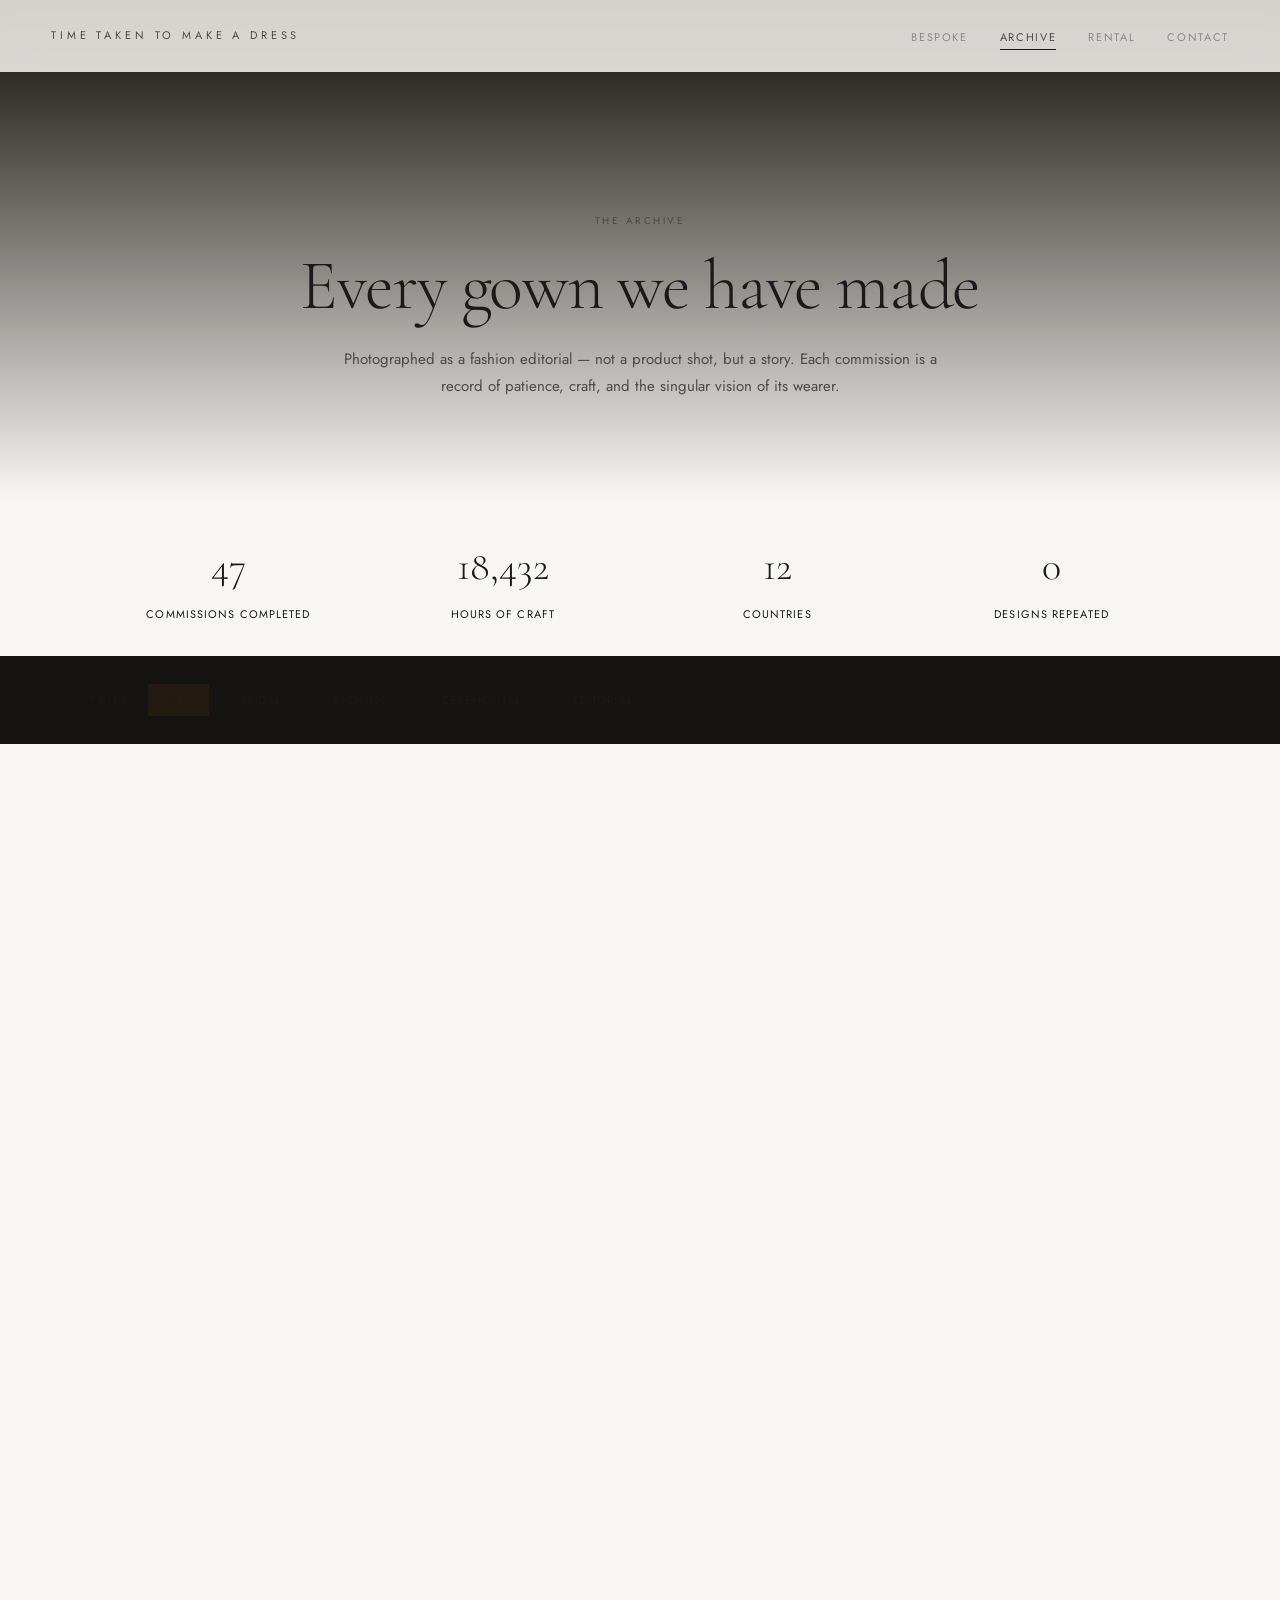
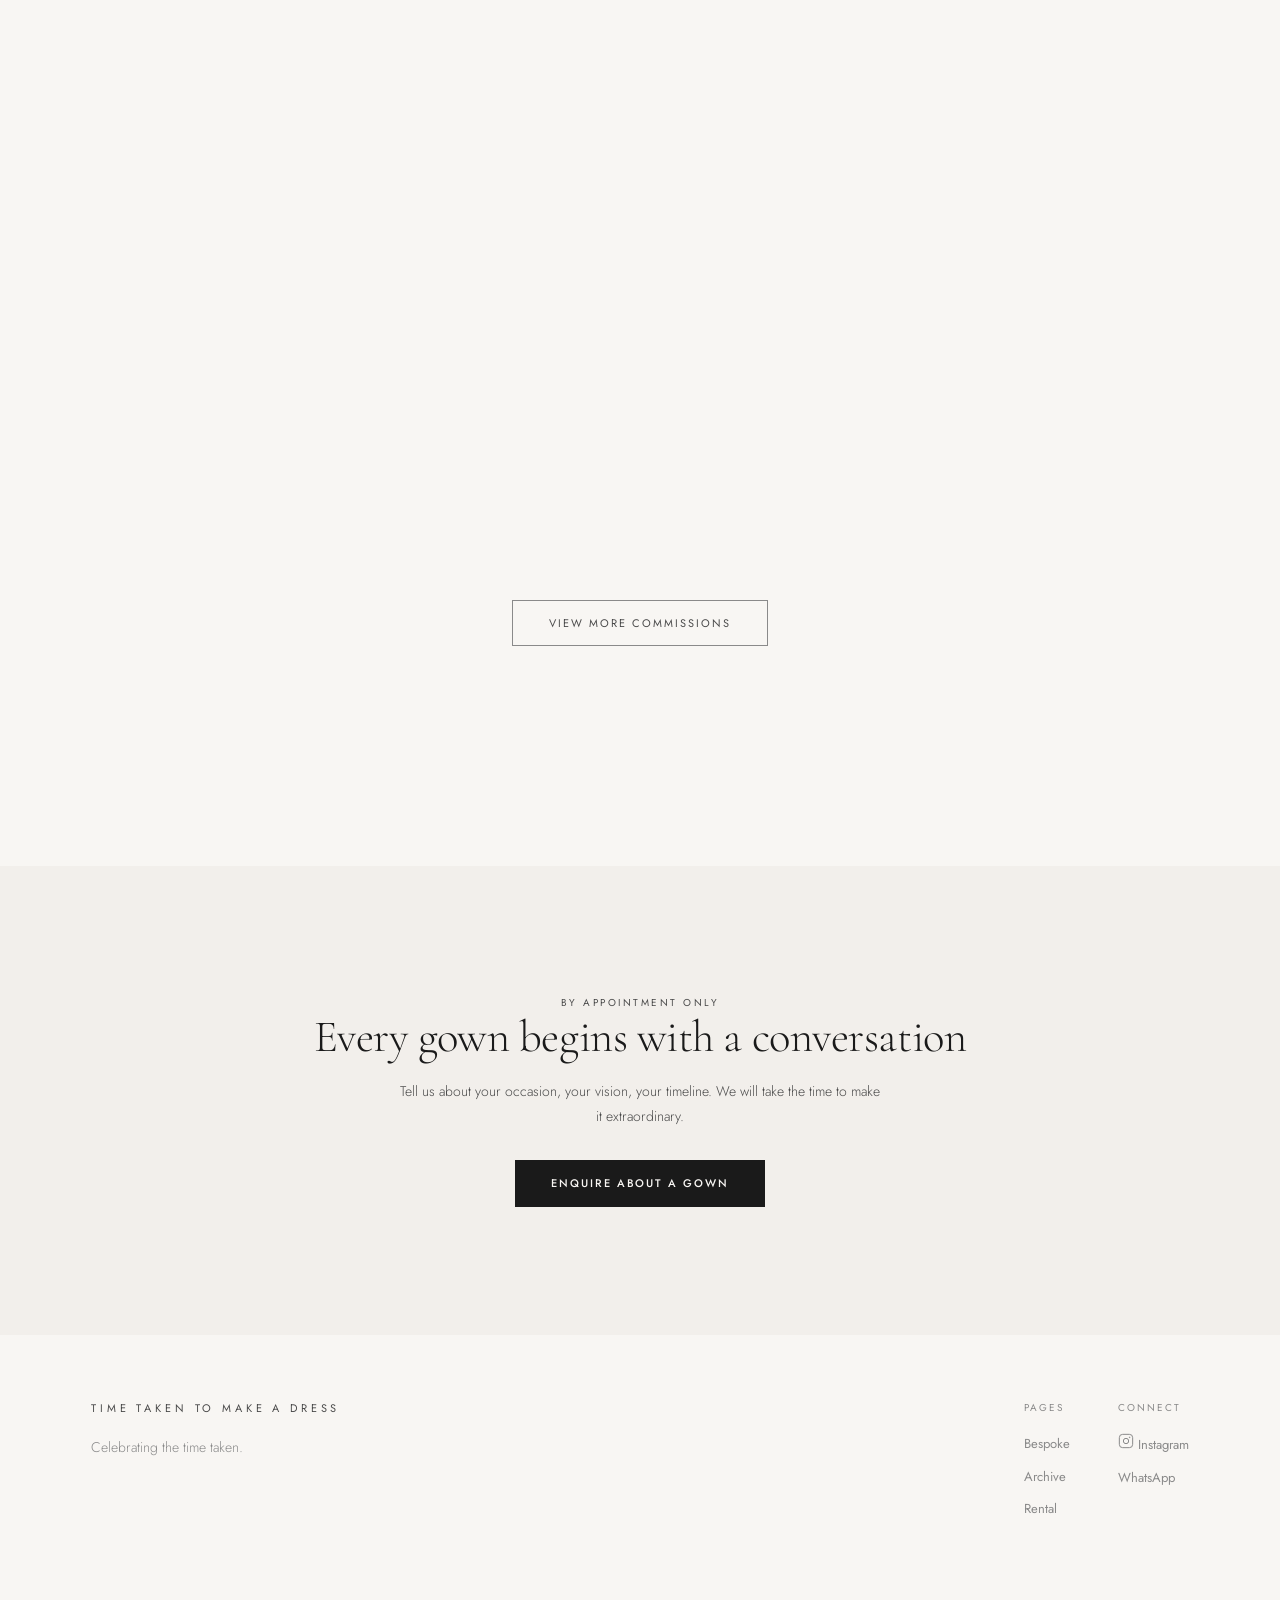
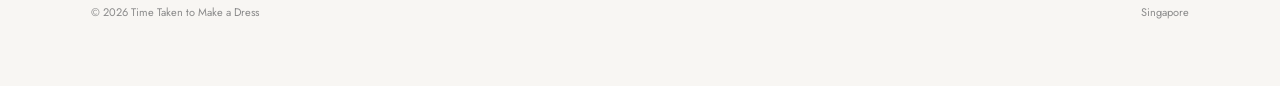
==== commit 57e2f902: "feat(02-02): synchronize canonical nav, footer, and CTA across all 4 HTML pages - Replace nav on all" ====
--- a/archive.html
+++ b/archive.html
@@ -237,20 +237,27 @@
 <body>
 
   <!-- Navigation -->
-  <nav class="nav">
-    <a href="index.html" class="nav-logo">T T M D</a>
-    <ul class="nav-links">
+  <nav class="nav" role="navigation" aria-label="Main navigation">
+    <a href="#main-content" class="skip-link">Skip to main content</a>
+    <a href="index.html" class="nav-logo">Time Taken to Make a Dress</a>
+    <ul class="nav-links" id="nav-overlay" role="list">
       <li><a href="bespoke.html">Bespoke</a></li>
       <li><a href="archive.html">Archive</a></li>
-      <li><a href="commission.html">Commission</a></li>
+      <li><a href="rental.html">Rental</a></li>
+      <li><a href="https://wa.me/65XXXXXXXX?text=Hello%20%E2%80%94%20I%27d%20like%20to%20discuss%20a%20bespoke%20commission%20for%20%5Boccasion%5D.">Contact</a></li>
+      <li class="nav-overlay-cta">
+        <a href="https://wa.me/65XXXXXXXX?text=Hello%20%E2%80%94%20I%27d%20like%20to%20discuss%20a%20bespoke%20commission%20for%20%5Boccasion%5D."
+           class="btn-primary">Begin your commission</a>
+        <!-- TODO: Replace 65XXXXXXXX with real WhatsApp number -->
+      </li>
     </ul>
-    <button class="nav-toggle" aria-label="Menu">
+    <button class="nav-toggle" aria-label="Menu" aria-expanded="false" aria-controls="nav-overlay">
       <span></span><span></span><span></span>
     </button>
   </nav>
 
   <!-- Page Hero -->
-  <section class="page-hero">
+  <section class="page-hero" id="main-content">
     <div class="container">
       <div class="eyebrow reveal">The archive</div>
       <h1 class="reveal">Every gown we have made</h1>
@@ -417,46 +424,53 @@
     </div>
   </section>
 
-  <!-- CTA -->
-  <section class="archive-cta">
+  <!-- CTA Banner -->
+  <section class="cta-banner">
     <div class="container">
-      <div class="eyebrow reveal">Your gown could be next</div>
-      <h2 class="reveal">Join the archive</h2>
-      <p class="body-text reveal">Every commission adds to this story. Begin yours today.</p>
+      <div class="eyebrow reveal">By appointment only</div>
+      <h2 class="reveal">Every gown begins with a conversation</h2>
+      <p class="cta-subtext reveal">Tell us about your occasion, your vision, your timeline. We will take the time to make it extraordinary.</p>
       <div class="reveal">
-        <a href="commission.html" class="btn-primary">Request a consultation</a>
+        <!-- TODO: Replace 65XXXXXXXX with real WhatsApp number -->
+        <a href="https://wa.me/65XXXXXXXX?text=Hello%20%E2%80%94%20I%27d%20like%20to%20discuss%20a%20bespoke%20commission%20for%20%5Boccasion%5D."
+           class="btn-primary">Enquire about a gown</a>
       </div>
     </div>
   </section>
 
   <!-- Footer -->
-  <footer class="site-footer">
+  <footer class="site-footer" role="contentinfo">
     <div class="container">
       <div class="footer-inner">
         <div class="footer-brand">
-          <div class="nav-logo">T T M D</div>
-          <div class="footer-address">
-            Singapore<br>
-            By appointment only
-          </div>
-        </div>
-        <div class="footer-nav">
+          <div class="nav-logo">Time Taken to Make a Dress</div>
+          <p class="footer-tagline">Celebrating the time taken.</p>
+        </div>
+        <nav class="footer-nav" aria-label="Footer navigation">
           <div class="footer-col">
-            <div class="footer-col-title">Atelier</div>
+            <div class="footer-col-title">Pages</div>
             <a href="bespoke.html">Bespoke</a>
             <a href="archive.html">Archive</a>
-            <a href="commission.html">Commission</a>
+            <a href="rental.html">Rental</a>
           </div>
           <div class="footer-col">
             <div class="footer-col-title">Connect</div>
-            <a href="#">Instagram</a>
-            <a href="#">Email</a>
-          </div>
-        </div>
+            <a href="https://instagram.com/timetakentomakedress" target="_blank" rel="noopener noreferrer" class="footer-instagram-link">
+              <svg width="16" height="16" viewBox="0 0 24 24" fill="none" stroke="currentColor" stroke-width="1.5" aria-hidden="true">
+                <rect x="2" y="2" width="20" height="20" rx="5" ry="5"/>
+                <circle cx="12" cy="12" r="4"/>
+                <circle cx="17.5" cy="6.5" r="0.5" fill="currentColor"/>
+              </svg>
+              Instagram
+            </a>
+            <!-- TODO: Replace 65XXXXXXXX with real WhatsApp number -->
+            <a href="https://wa.me/65XXXXXXXX?text=Hello%20%E2%80%94%20I%27d%20like%20to%20discuss%20a%20bespoke%20commission%20for%20%5Boccasion%5D.">WhatsApp</a>
+          </div>
+        </nav>
       </div>
       <div class="footer-bottom">
         <span>&copy; 2026 Time Taken to Make a Dress</span>
-        <span>Crafted by hand. Always.</span>
+        <span>Singapore</span>
       </div>
     </div>
   </footer>
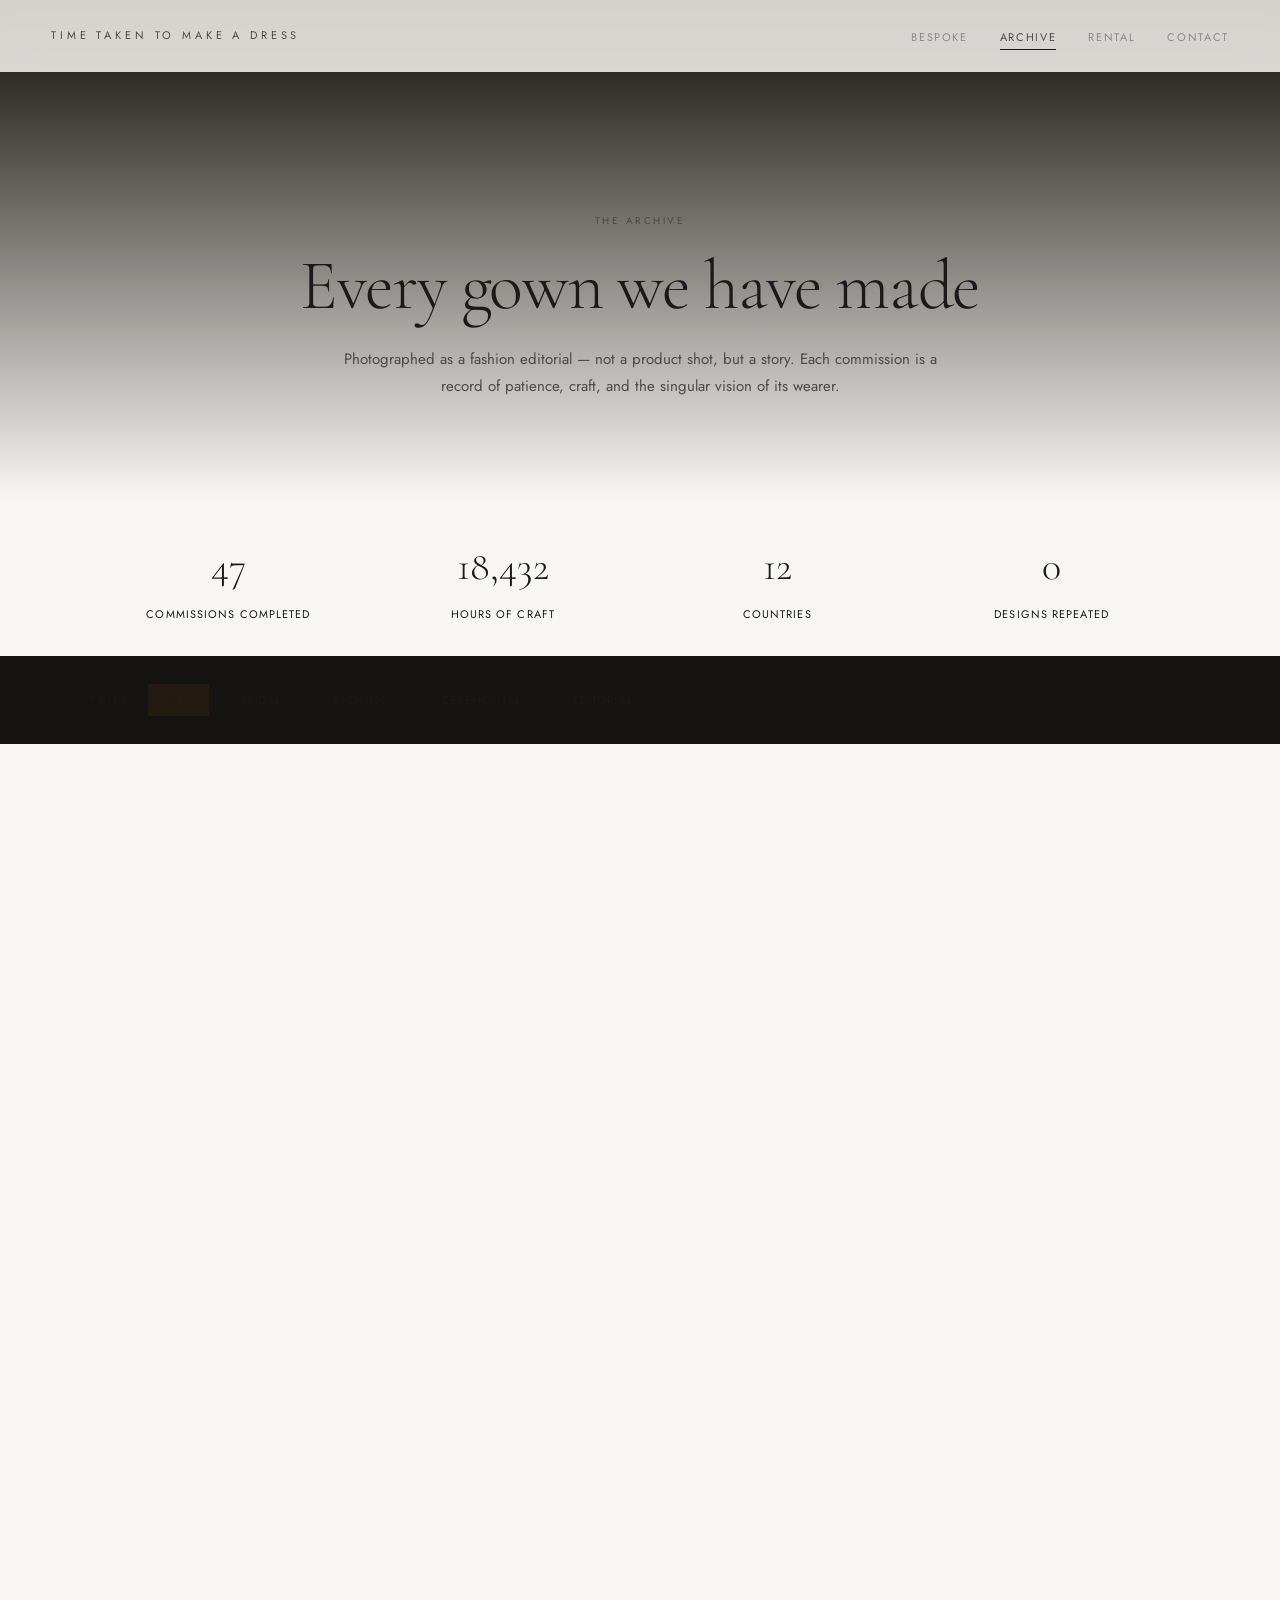
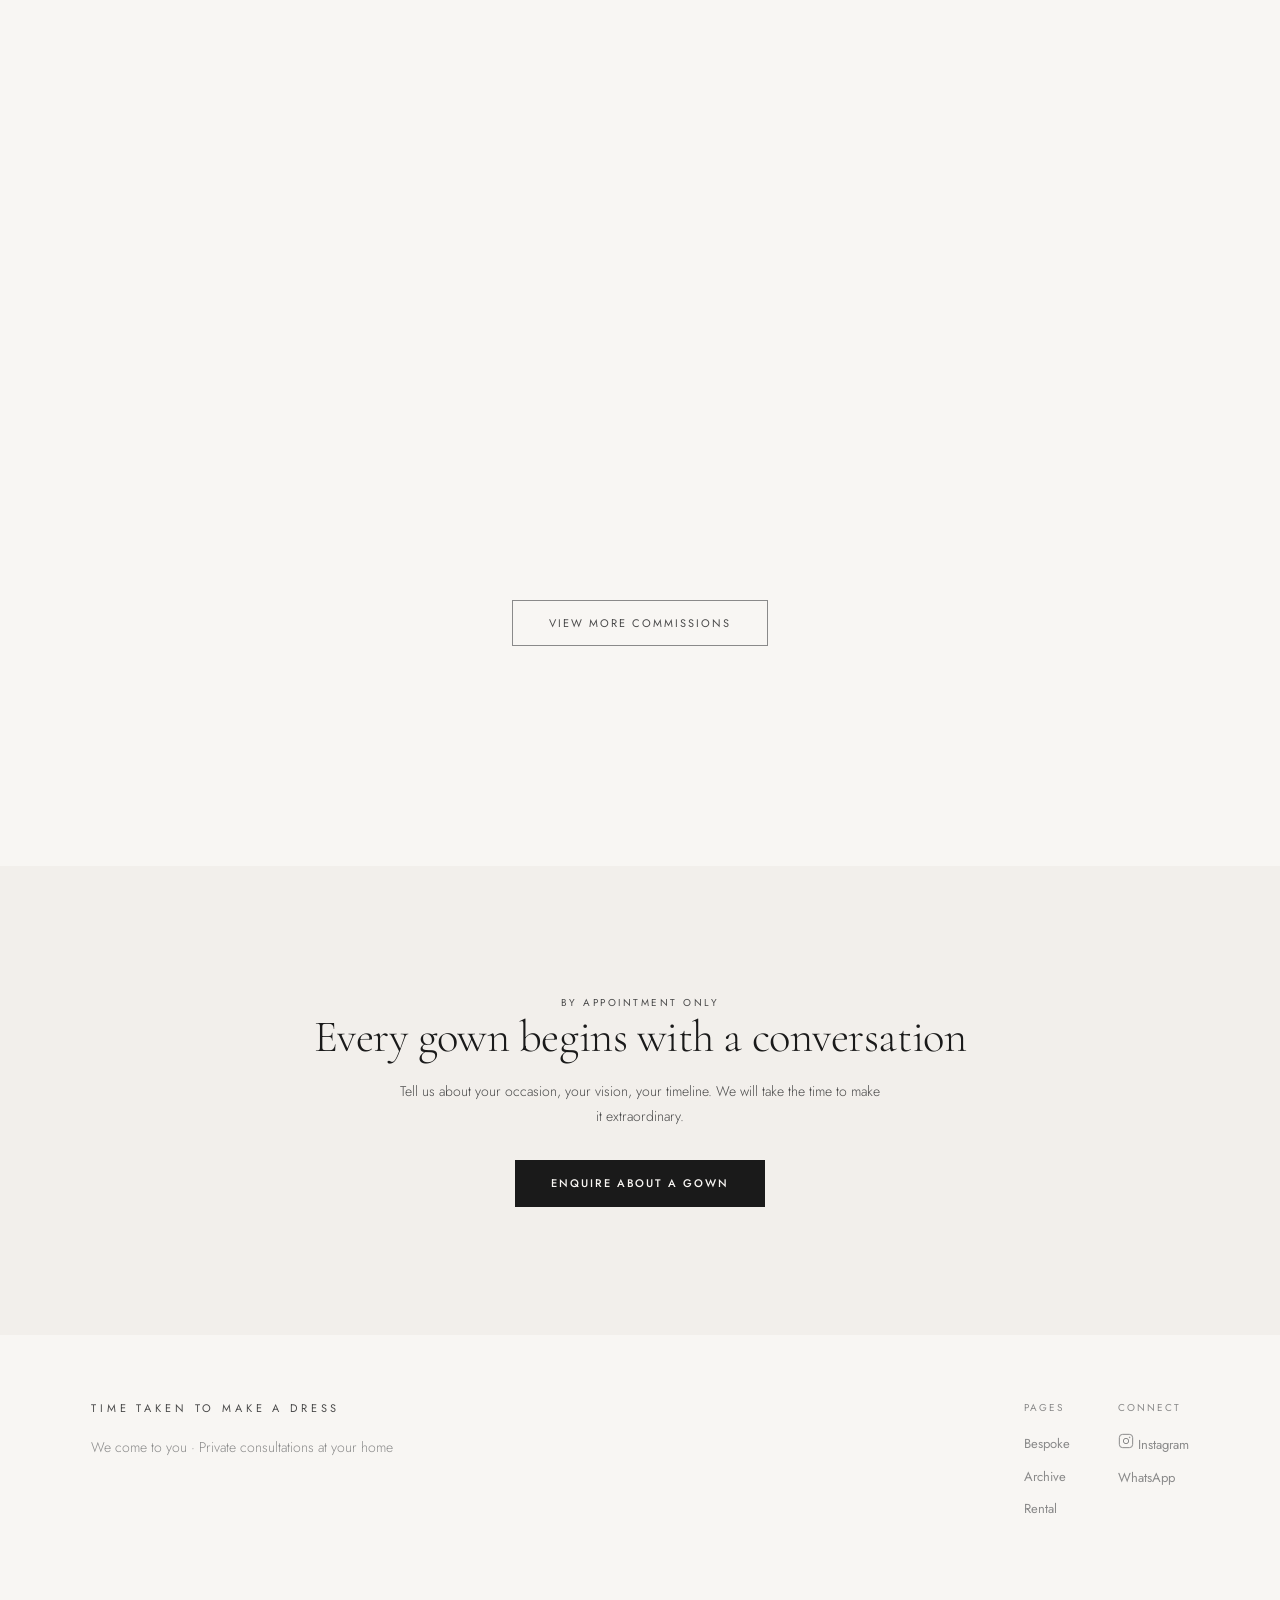
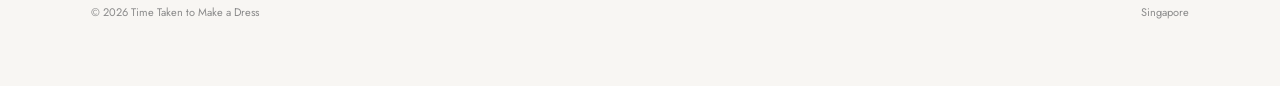
==== commit 27d830e5: "feat: update footer tagline — private house call service messaging" ====
--- a/archive.html
+++ b/archive.html
@@ -444,7 +444,7 @@
       <div class="footer-inner">
         <div class="footer-brand">
           <div class="nav-logo">Time Taken to Make a Dress</div>
-          <p class="footer-tagline">Celebrating the time taken.</p>
+          <p class="footer-tagline">We come to you · Private consultations at your home</p>
         </div>
         <nav class="footer-nav" aria-label="Footer navigation">
           <div class="footer-col">
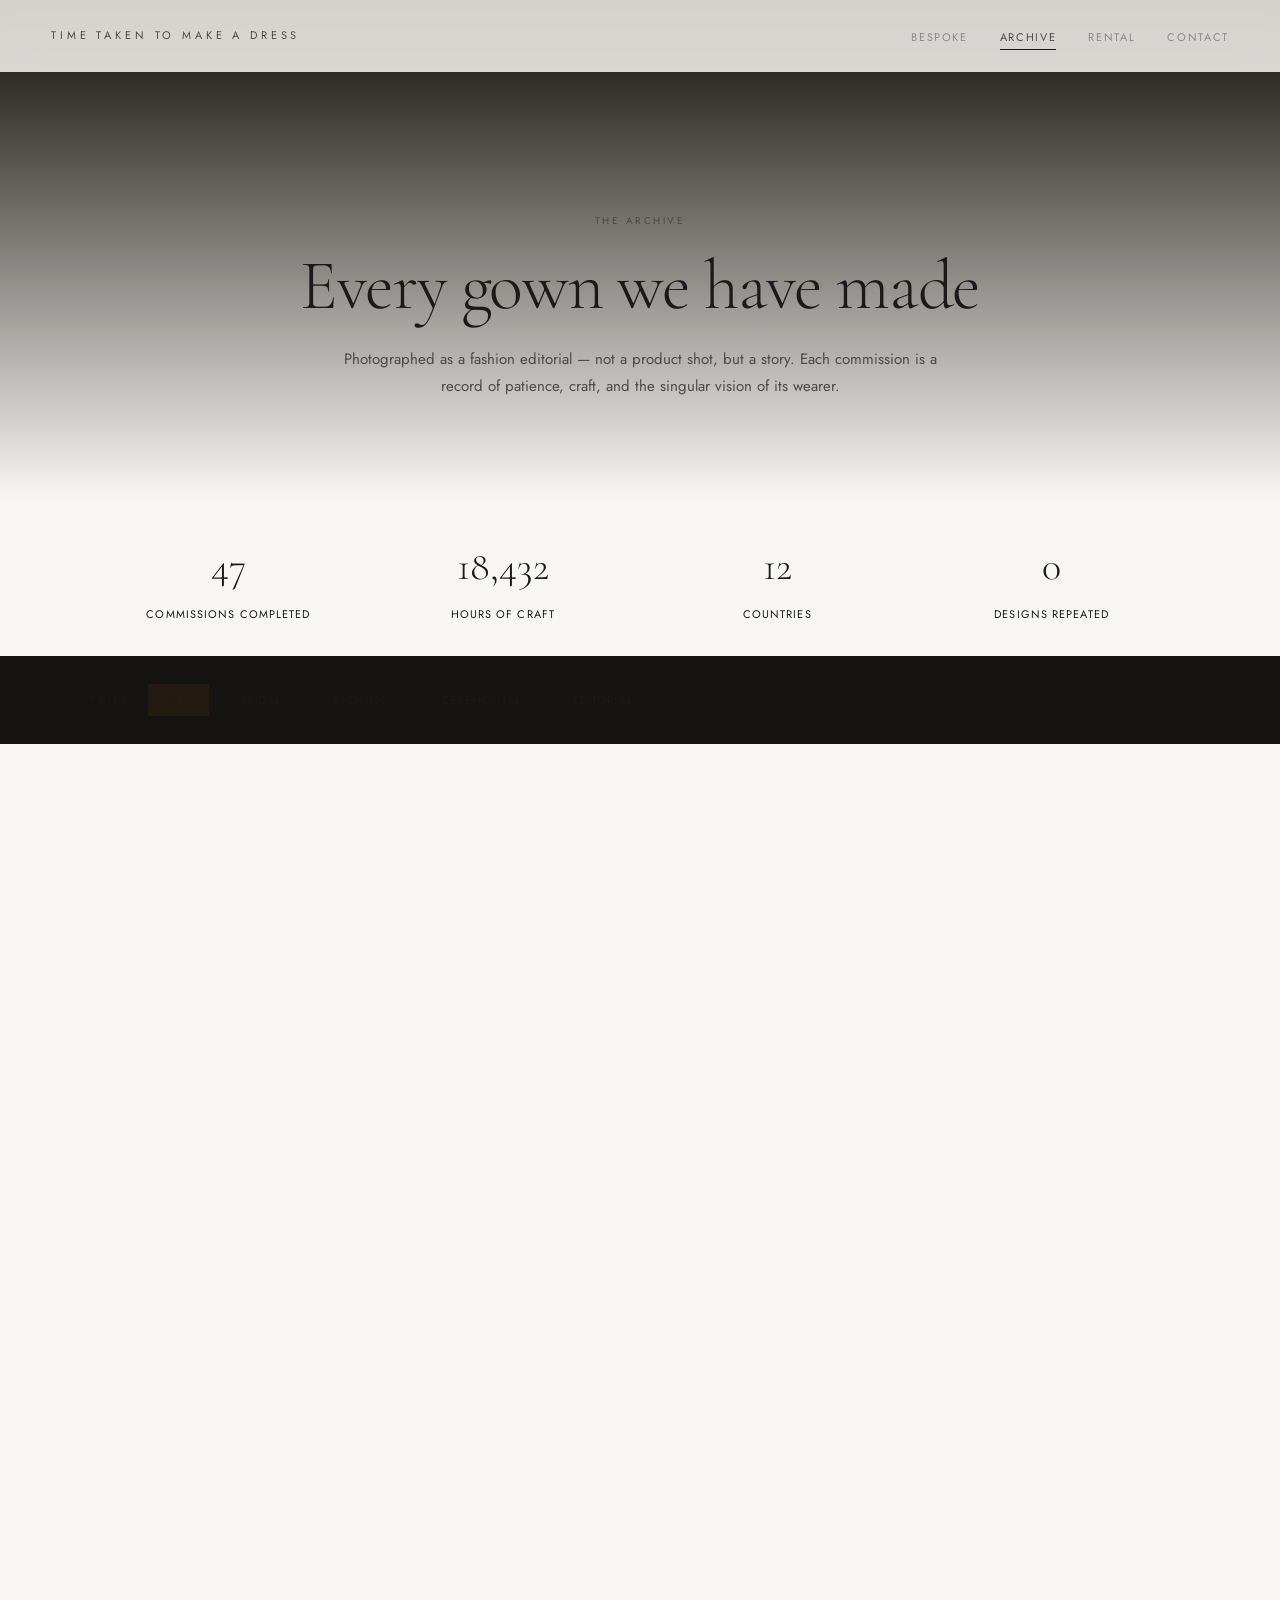
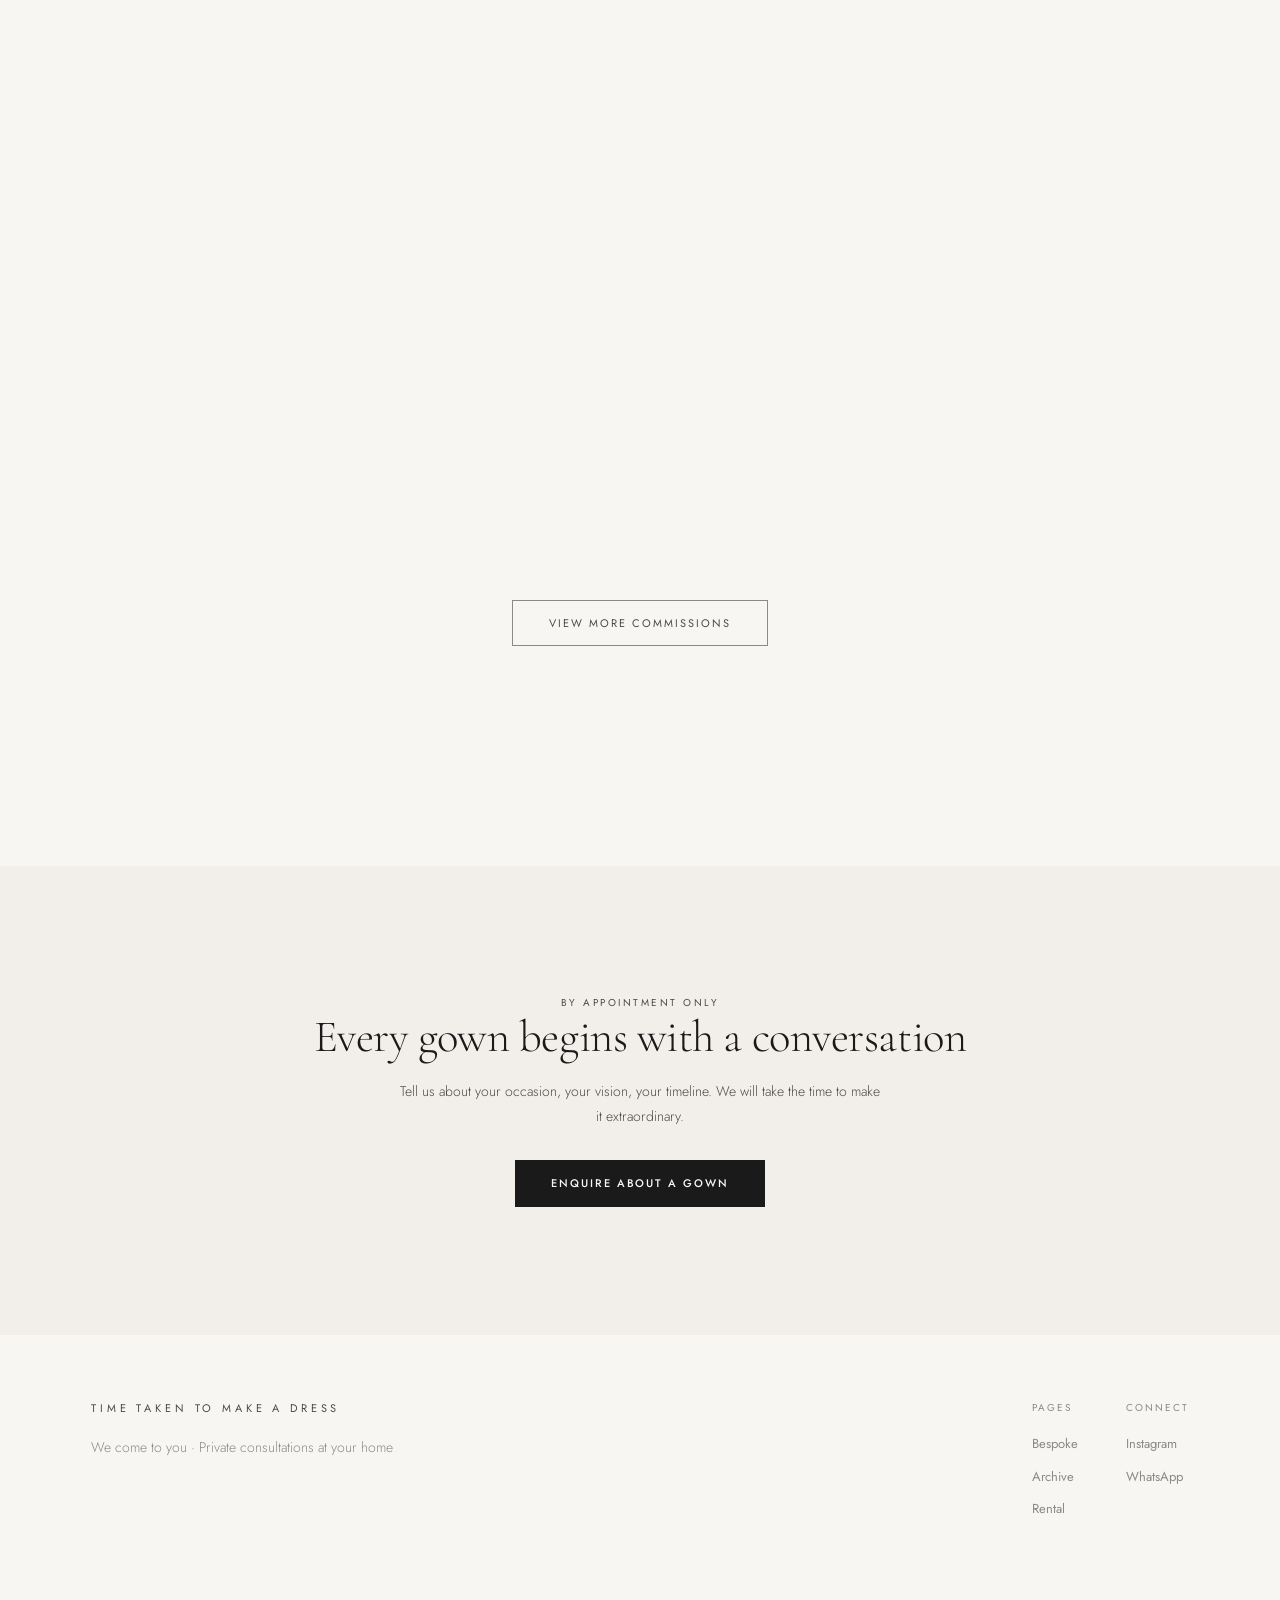
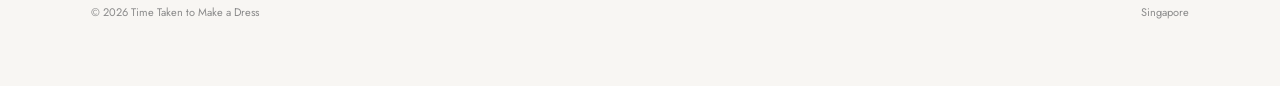
==== commit 1fdf9f15: "feat(02): finalize shared chrome — remove SVG icons, sync footers" ====
--- a/archive.html
+++ b/archive.html
@@ -455,14 +455,7 @@
           </div>
           <div class="footer-col">
             <div class="footer-col-title">Connect</div>
-            <a href="https://instagram.com/timetakentomakedress" target="_blank" rel="noopener noreferrer" class="footer-instagram-link">
-              <svg width="16" height="16" viewBox="0 0 24 24" fill="none" stroke="currentColor" stroke-width="1.5" aria-hidden="true">
-                <rect x="2" y="2" width="20" height="20" rx="5" ry="5"/>
-                <circle cx="12" cy="12" r="4"/>
-                <circle cx="17.5" cy="6.5" r="0.5" fill="currentColor"/>
-              </svg>
-              Instagram
-            </a>
+            <a href="https://instagram.com/timetakentomakedress" target="_blank" rel="noopener noreferrer">Instagram</a>
             <!-- TODO: Replace 65XXXXXXXX with real WhatsApp number -->
             <a href="https://wa.me/65XXXXXXXX?text=Hello%20%E2%80%94%20I%27d%20like%20to%20discuss%20a%20bespoke%20commission%20for%20%5Boccasion%5D.">WhatsApp</a>
           </div>
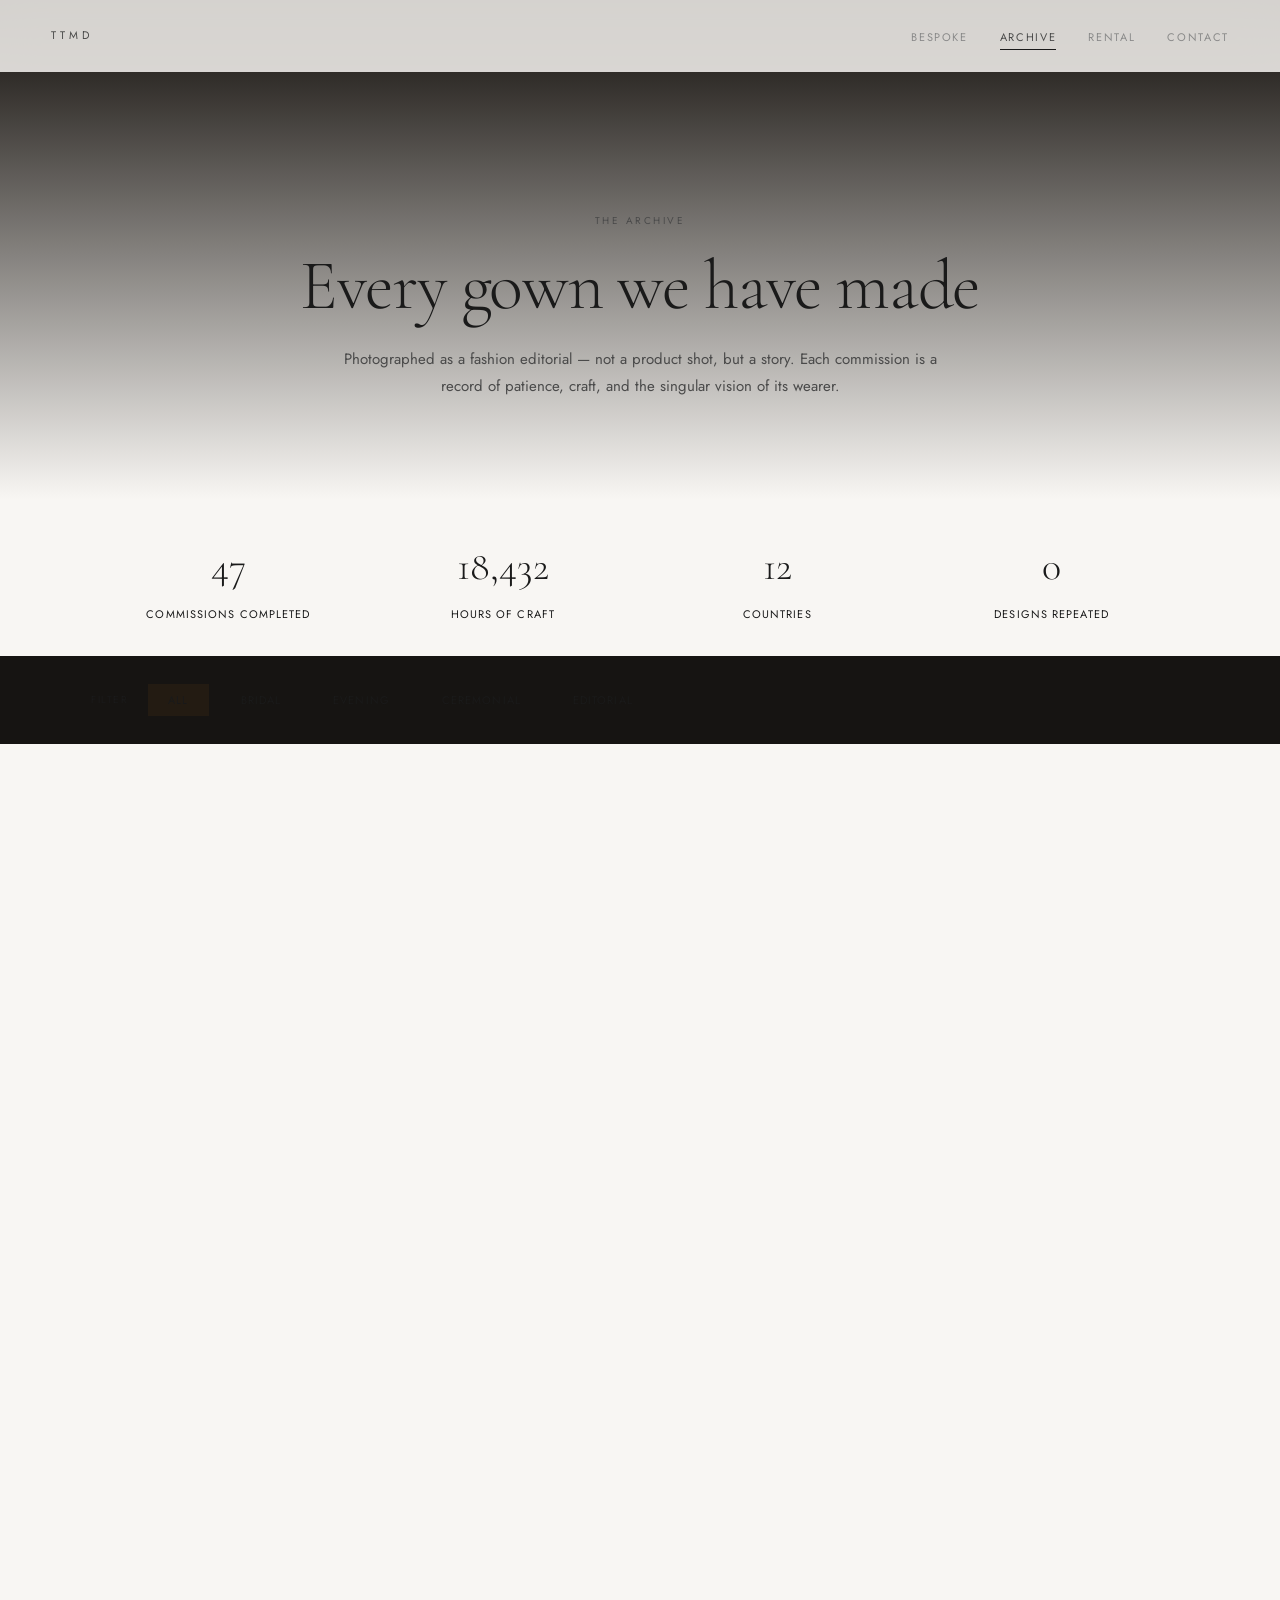
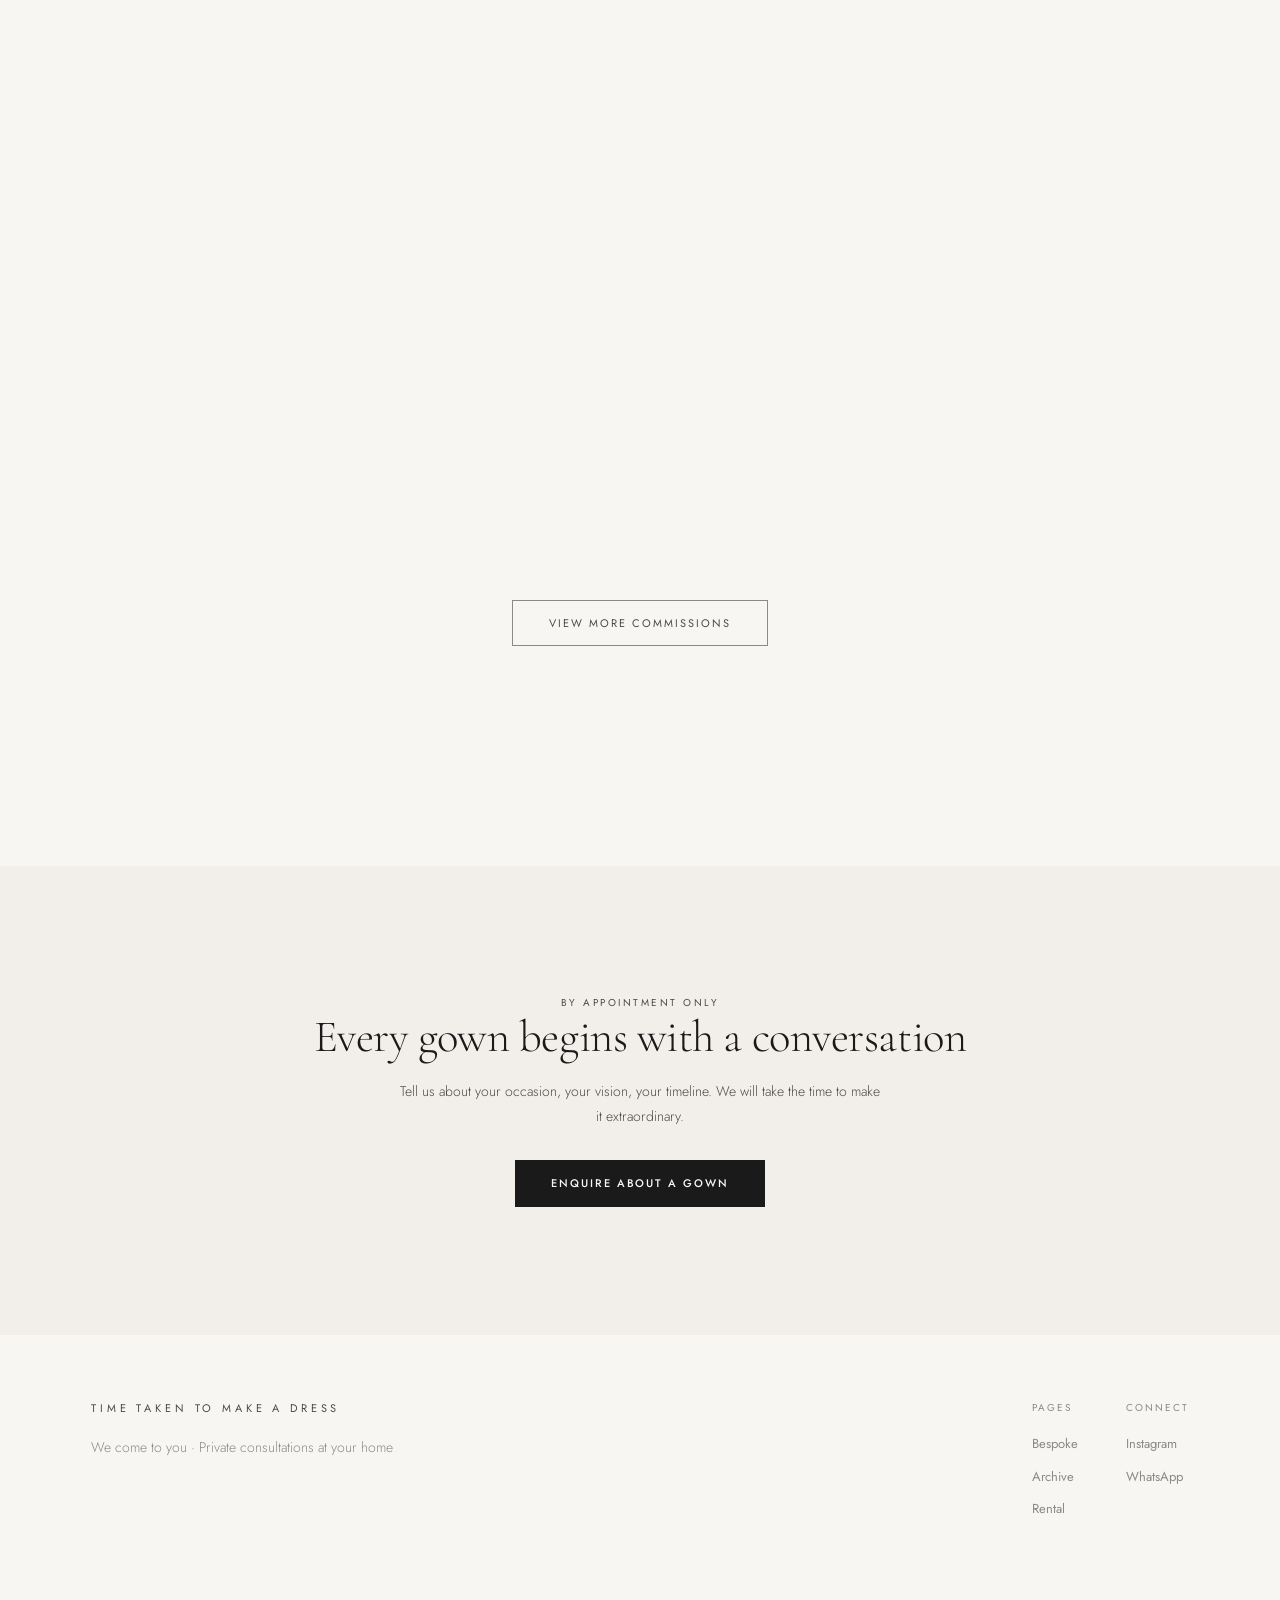
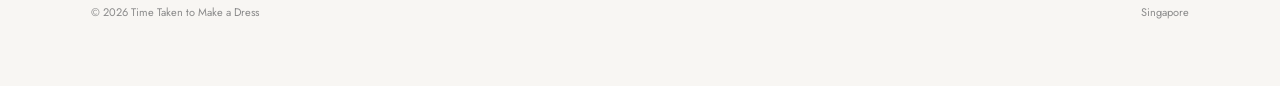
==== commit d35f1a38: "fix(03): visual polish — remove borders, restore hero CTA flow, TTMD nav branding - Remove all borde" ====
--- a/archive.html
+++ b/archive.html
@@ -239,7 +239,7 @@
   <!-- Navigation -->
   <nav class="nav" role="navigation" aria-label="Main navigation">
     <a href="#main-content" class="skip-link">Skip to main content</a>
-    <a href="index.html" class="nav-logo">Time Taken to Make a Dress</a>
+    <a href="index.html" class="nav-logo">TTMD</a>
     <ul class="nav-links" id="nav-overlay" role="list">
       <li><a href="bespoke.html">Bespoke</a></li>
       <li><a href="archive.html">Archive</a></li>
--- a/css/tokens.css
+++ b/css/tokens.css
@@ -10,6 +10,9 @@
   --text:            #1A1A1A;
   --text-secondary:  #4A4A4A;
   --text-tertiary:   #8A8A8A;
+
+  /* Border */
+  --border-subtle: rgba(26, 26, 26, 0.08);
 
   /* Typography */
   --serif:  'Cormorant Garamond', 'Georgia', serif;
--- a/css/style.css
+++ b/css/style.css
@@ -343,6 +343,456 @@
   line-height: 1.75;
   max-width: 480px;
   margin: 0 auto 32px;
+}
+
+/* --- Homepage: Hero --- */
+.hero {
+  position: relative;
+  height: 100vh;
+  min-height: 600px;
+  display: flex;
+  align-items: center;
+  justify-content: center;
+  text-align: center;
+  overflow: hidden;
+}
+
+.hero-video-bg {
+  position: absolute;
+  inset: 0;
+  background: linear-gradient(180deg, rgba(10,8,6,0.06) 0%, rgba(10,8,6,0.1) 40%, rgba(10,8,6,0.2) 100%), url('../img/homepage_white_dramatic_gown.png') center/cover no-repeat;
+  z-index: 0;
+}
+
+/* Subtle texture overlay */
+.hero-video-bg::after {
+  content: '';
+  position: absolute;
+  inset: 0;
+  background: repeating-linear-gradient(45deg, transparent, transparent 80px, rgba(26,26,26,0.01) 80px, rgba(26,26,26,0.01) 81px);
+}
+
+.hero-content {
+  position: relative;
+  z-index: 1;
+  padding: 0 24px;
+}
+
+.hero-wordmark {
+  font-family: var(--serif);
+  font-size: clamp(42px, 7vw, 86px);
+  font-weight: 300;
+  color: var(--text);
+  line-height: 1.1;
+  letter-spacing: -0.02em;
+  margin-bottom: 20px;
+  opacity: 0;
+  animation: fadeUp 1.2s var(--ease) 0.5s forwards;
+}
+
+.hero-sub {
+  font-size: 11px;
+  letter-spacing: 0.3em;
+  text-transform: uppercase;
+  color: var(--text-tertiary);
+  margin-bottom: 40px;
+  opacity: 0;
+  animation: fadeUp 1s var(--ease) 1s forwards;
+}
+
+.hero-cta {
+  opacity: 0;
+  animation: fadeUp 1s var(--ease) 1.3s forwards;
+}
+
+.hero-scroll-hint {
+  position: absolute;
+  bottom: 36px;
+  left: 50%;
+  transform: translateX(-50%);
+  display: flex;
+  flex-direction: column;
+  align-items: center;
+  gap: 8px;
+  opacity: 0;
+  animation: fadeUp 1s var(--ease) 1.8s forwards;
+}
+
+.hero-scroll-hint span {
+  font-size: 9px;
+  letter-spacing: 0.2em;
+  text-transform: uppercase;
+  color: var(--text-tertiary);
+}
+
+.scroll-line {
+  width: 1px;
+  height: 40px;
+  background: linear-gradient(to bottom, var(--text-tertiary), transparent);
+  animation: scrollPulse 2s ease-in-out infinite;
+}
+
+@keyframes fadeUp {
+  from { opacity: 0; transform: translateY(20px); }
+  to   { opacity: 1; transform: translateY(0); }
+}
+
+@keyframes scrollPulse {
+  0%, 100% { opacity: 0.3; }
+  50% { opacity: 0.8; }
+}
+
+/* --- Homepage: Clock --- */
+.clock-section {
+  padding: clamp(80px, 12vw, 160px) 0;
+  text-align: center;
+  position: relative;
+}
+
+.clock-number {
+  font-family: var(--serif);
+  font-size: clamp(64px, 12vw, 140px);
+  font-weight: 300;
+  color: var(--text);
+  line-height: 1;
+  margin: 24px 0 12px;
+}
+
+.clock-label {
+  font-size: 13px;
+  color: var(--text-secondary);
+  letter-spacing: 0.05em;
+}
+
+.clock-sub {
+  font-size: 12px;
+  color: var(--text-tertiary);
+  margin-top: 8px;
+}
+
+/* --- Homepage: Philosophy --- */
+.philosophy {
+  padding: clamp(48px, 8vw, 80px) 0;
+  text-align: center;
+}
+
+.philosophy blockquote {
+  font-family: var(--serif);
+  font-size: clamp(20px, 3vw, 32px);
+  font-weight: 300;
+  color: var(--text-secondary);
+  font-style: italic;
+  max-width: 700px;
+  margin: 0 auto;
+  line-height: 1.5;
+}
+
+.philosophy cite {
+  display: block;
+  font-size: 11px;
+  letter-spacing: 0.15em;
+  text-transform: uppercase;
+  color: var(--text-tertiary);
+  margin-top: 20px;
+  font-style: normal;
+}
+
+/* --- Homepage: Process --- */
+.process-grid {
+  display: grid;
+  grid-template-columns: repeat(5, 1fr);
+  gap: 0;
+  overflow: hidden;
+  margin-top: 48px;
+}
+
+.process-step {
+  padding: clamp(28px, 4vw, 48px) clamp(16px, 2vw, 28px);
+  text-align: center;
+  transition: background 0.4s var(--ease);
+  cursor: default;
+}
+
+
+.process-step:hover {
+  background: rgba(26,26,26,0.03);
+}
+
+.process-num {
+  font-size: 10px;
+  color: var(--text-tertiary);
+  letter-spacing: 0.15em;
+  margin-bottom: 12px;
+}
+
+.process-icon {
+  width: 48px;
+  height: 48px;
+  margin: 0 auto 16px;
+  border-radius: 50%;
+  display: flex;
+  align-items: center;
+  justify-content: center;
+}
+
+.process-icon svg {
+  width: 20px;
+  height: 20px;
+  stroke: var(--text-secondary);
+  fill: none;
+  stroke-width: 1.2;
+}
+
+.process-title {
+  font-family: var(--serif);
+  font-size: 16px;
+  font-weight: 400;
+  color: var(--text);
+  margin-bottom: 8px;
+}
+
+.process-desc {
+  font-size: 12px;
+  color: var(--text-tertiary);
+  line-height: 1.6;
+}
+
+.process-hours {
+  font-size: 10px;
+  color: var(--text-tertiary);
+  margin-top: 12px;
+  letter-spacing: 0.1em;
+}
+
+/* --- Homepage: Featured Commission --- */
+.featured-grid {
+  display: grid;
+  grid-template-columns: 1fr 1fr;
+  gap: 0;
+  overflow: hidden;
+  margin-top: 48px;
+}
+
+.featured-image {
+  min-height: 500px;
+}
+
+.featured-text {
+  padding: clamp(32px, 5vw, 64px);
+  display: flex;
+  flex-direction: column;
+  justify-content: center;
+}
+
+.featured-text h3 {
+  margin: 16px 0;
+}
+
+.featured-meta {
+  display: flex;
+  gap: 32px;
+  margin-top: 28px;
+  padding-top: 28px;
+}
+
+.featured-stat-label {
+  font-size: 10px;
+  letter-spacing: 0.15em;
+  text-transform: uppercase;
+  color: var(--text-tertiary);
+  margin-bottom: 4px;
+}
+
+.featured-stat-value {
+  font-family: var(--serif);
+  font-size: 20px;
+  color: var(--text);
+  font-weight: 300;
+}
+
+/* --- Bespoke: Page Hero --- */
+.page-hero {
+  padding: calc(72px + clamp(80px, 12vw, 140px)) 0 clamp(80px, 12vw, 140px);
+  text-align: center;
+  position: relative;
+}
+
+.page-hero h1 { margin-top: 16px; }
+.page-hero .body-text { margin: 20px auto 0; text-align: center; }
+
+/* --- Bespoke: Chapters --- */
+.chapter {
+  display: grid;
+  grid-template-columns: 1fr 1fr;
+  min-height: 80vh;
+}
+
+.chapter.reversed { direction: rtl; }
+.chapter.reversed > * { direction: ltr; }
+
+.chapter-image {
+  min-height: 500px;
+}
+
+.chapter-content {
+  padding: clamp(40px, 6vw, 80px);
+  display: flex;
+  flex-direction: column;
+  justify-content: center;
+}
+
+.chapter-num {
+  font-family: var(--serif);
+  font-size: clamp(60px, 8vw, 100px);
+  font-weight: 300;
+  color: rgba(26, 26, 26, 0.06);
+  line-height: 1;
+  margin-bottom: 16px;
+}
+
+.chapter-content h2 {
+  margin-bottom: 20px;
+}
+
+.chapter-content .body-text {
+  margin-bottom: 24px;
+}
+
+.chapter-detail {
+  display: flex;
+  gap: 32px;
+  margin-top: 28px;
+  padding-top: 28px;
+}
+
+.detail-item {
+  flex: 1;
+}
+
+.detail-label {
+  font-size: 10px;
+  letter-spacing: 0.15em;
+  text-transform: uppercase;
+  color: var(--text-tertiary);
+  margin-bottom: 6px;
+}
+
+.detail-value {
+  font-size: 14px;
+  color: var(--text-secondary);
+  line-height: 1.6;
+}
+
+/* --- Bespoke: Fabric Archive --- */
+.fabric-section {
+  padding: clamp(80px, 12vw, 160px) 0;
+}
+
+.fabric-grid {
+  display: grid;
+  grid-template-columns: repeat(4, 1fr);
+  gap: 16px;
+  margin-top: 48px;
+}
+
+.fabric-card {
+  background: var(--bg-surface);
+  overflow: hidden;
+  cursor: default;
+}
+
+.fabric-swatch {
+  height: 180px;
+}
+
+.fabric-info {
+  padding: 20px;
+}
+
+.fabric-name {
+  font-family: var(--serif);
+  font-size: 15px;
+  color: var(--text);
+  margin-bottom: 4px;
+}
+
+.fabric-origin {
+  font-size: 11px;
+  color: var(--text-tertiary);
+  letter-spacing: 0.1em;
+  text-transform: uppercase;
+  margin-bottom: 10px;
+}
+
+.fabric-desc {
+  font-size: 12px;
+  color: var(--text-tertiary);
+  line-height: 1.6;
+}
+
+/* --- Bespoke: Promise --- */
+.promise-grid {
+  display: grid;
+  grid-template-columns: repeat(3, 1fr);
+  gap: 0;
+  overflow: hidden;
+  margin-top: 48px;
+}
+
+.promise-cell {
+  padding: clamp(28px, 4vw, 48px);
+  transition: background 0.4s var(--ease);
+}
+
+
+.promise-cell:hover { background: rgba(26,26,26,0.03); }
+
+.promise-num {
+  font-size: 10px;
+  color: var(--text-tertiary);
+  letter-spacing: 0.15em;
+  margin-bottom: 12px;
+}
+
+.promise-title {
+  font-family: var(--serif);
+  font-size: 18px;
+  font-weight: 400;
+  color: var(--text);
+  margin-bottom: 12px;
+}
+
+.promise-desc {
+  font-size: 13px;
+  color: var(--text-secondary);
+  line-height: 1.7;
+}
+
+/* --- Bespoke: CTA --- */
+.bespoke-cta {
+  padding: clamp(80px, 12vw, 140px) 0;
+  text-align: center;
+}
+
+.bespoke-cta h2 { margin-bottom: 16px; }
+.bespoke-cta .body-text { margin: 0 auto 36px; text-align: center; }
+
+/* --- Utility: Section Heading --- */
+.section-heading {
+  margin-top: 16px;
+  margin-bottom: 8px;
+}
+
+/* --- Hero Secondary CTA (desktop only) --- */
+.hero-secondary-cta {
+  font-size: 11px;
+  letter-spacing: 0.15em;
+  text-transform: uppercase;
+  color: var(--text-secondary);
+  text-decoration: underline;
+  text-underline-offset: 4px;
+  margin-top: 16px;
+  display: block;
 }
 
 /* --- Responsive --- */
@@ -383,6 +833,38 @@
   .nav-overlay-cta { display: none; }
 }
 
+/* --- Page-specific Responsive --- */
+@media (max-width: 900px) {
+  .process-grid {
+    grid-template-columns: repeat(3, 1fr);
+  }
+}
+
+@media (max-width: 768px) {
+  .featured-grid { grid-template-columns: 1fr; }
+  .featured-image { min-height: 300px; }
+  .featured-meta { flex-direction: column; gap: 16px; }
+
+  .chapter { grid-template-columns: 1fr; }
+  .chapter.reversed { direction: ltr; }
+  .chapter-image { min-height: 300px; }
+  .chapter-detail { flex-direction: column; gap: 16px; }
+
+  .fabric-grid { grid-template-columns: 1fr 1fr; }
+
+  .promise-grid { grid-template-columns: 1fr; }
+
+  .hero-secondary-cta { display: none; }
+}
+
+@media (max-width: 600px) {
+  .process-grid { grid-template-columns: 1fr 1fr; }
+}
+
+@media (max-width: 480px) {
+  .fabric-grid { grid-template-columns: 1fr; }
+}
+
 /* --- Reduced Motion --- */
 @media (prefers-reduced-motion: reduce) {
   *, *::before, *::after {
